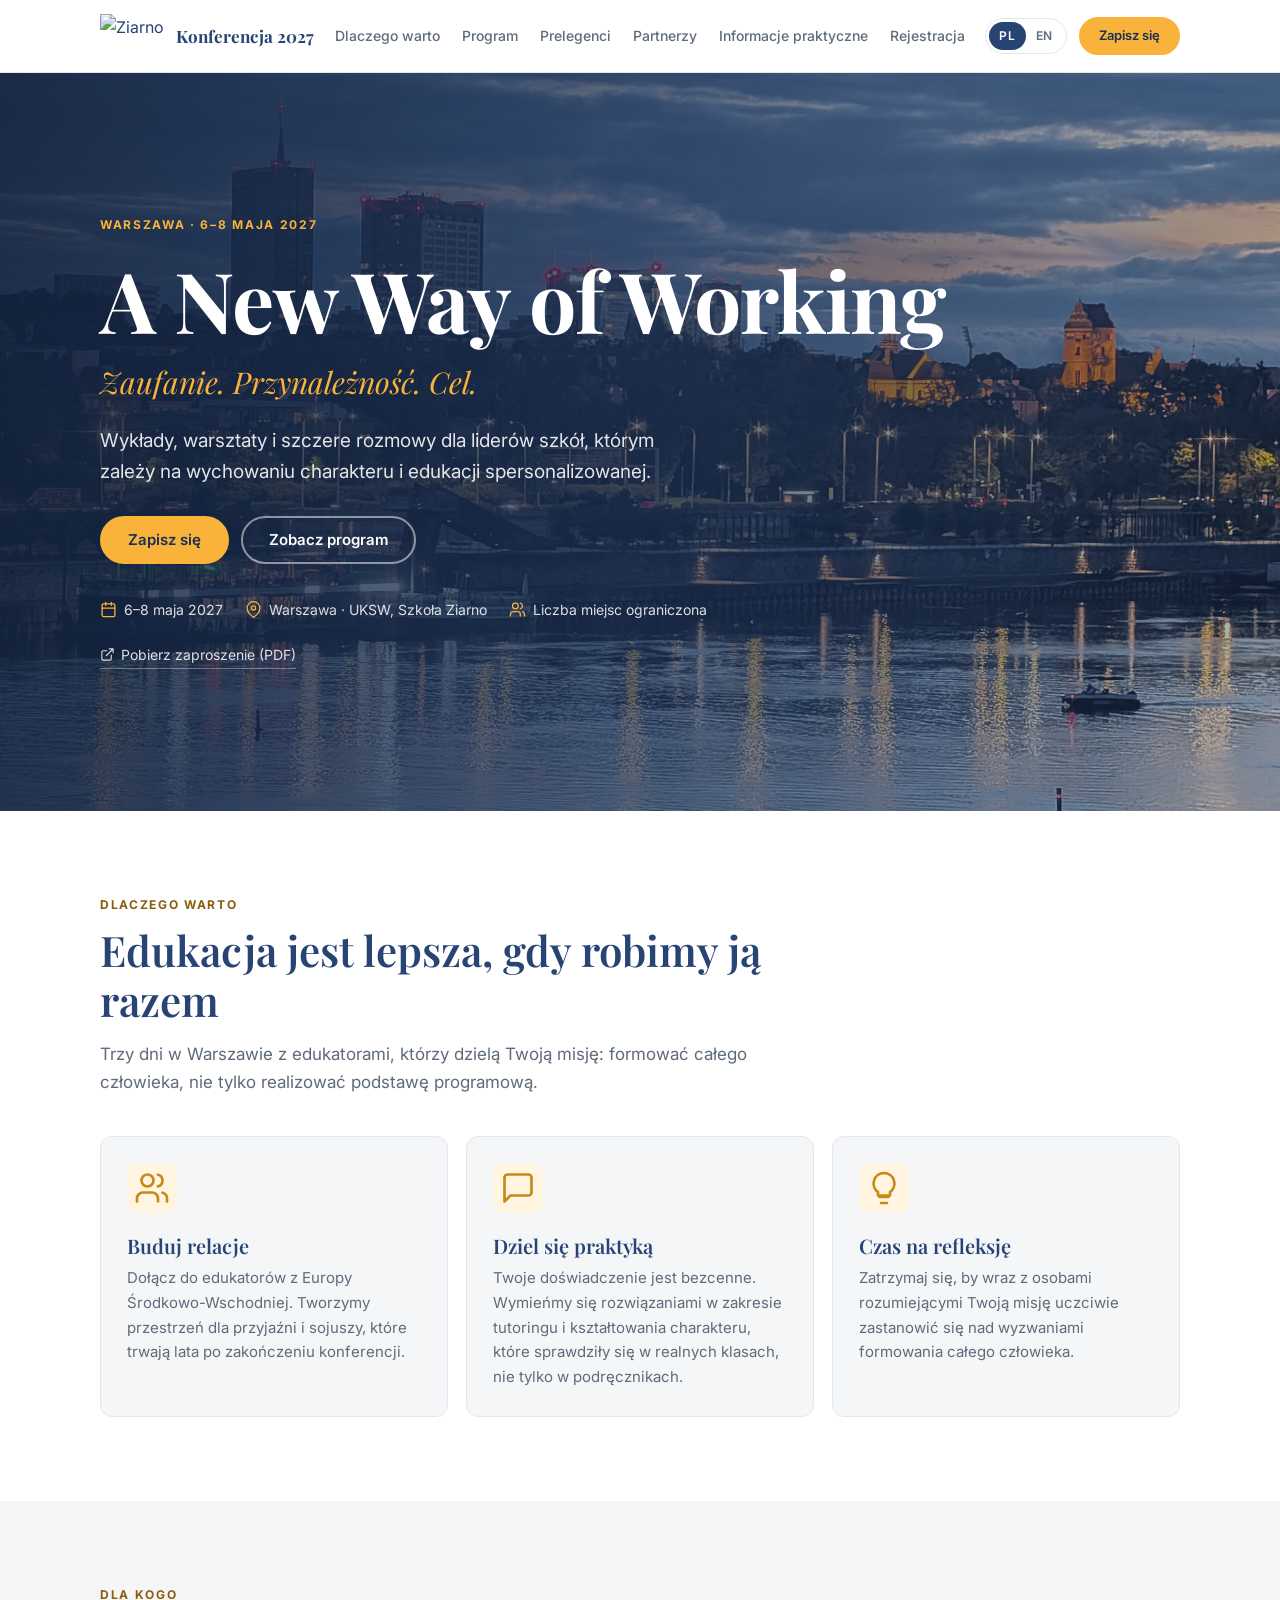
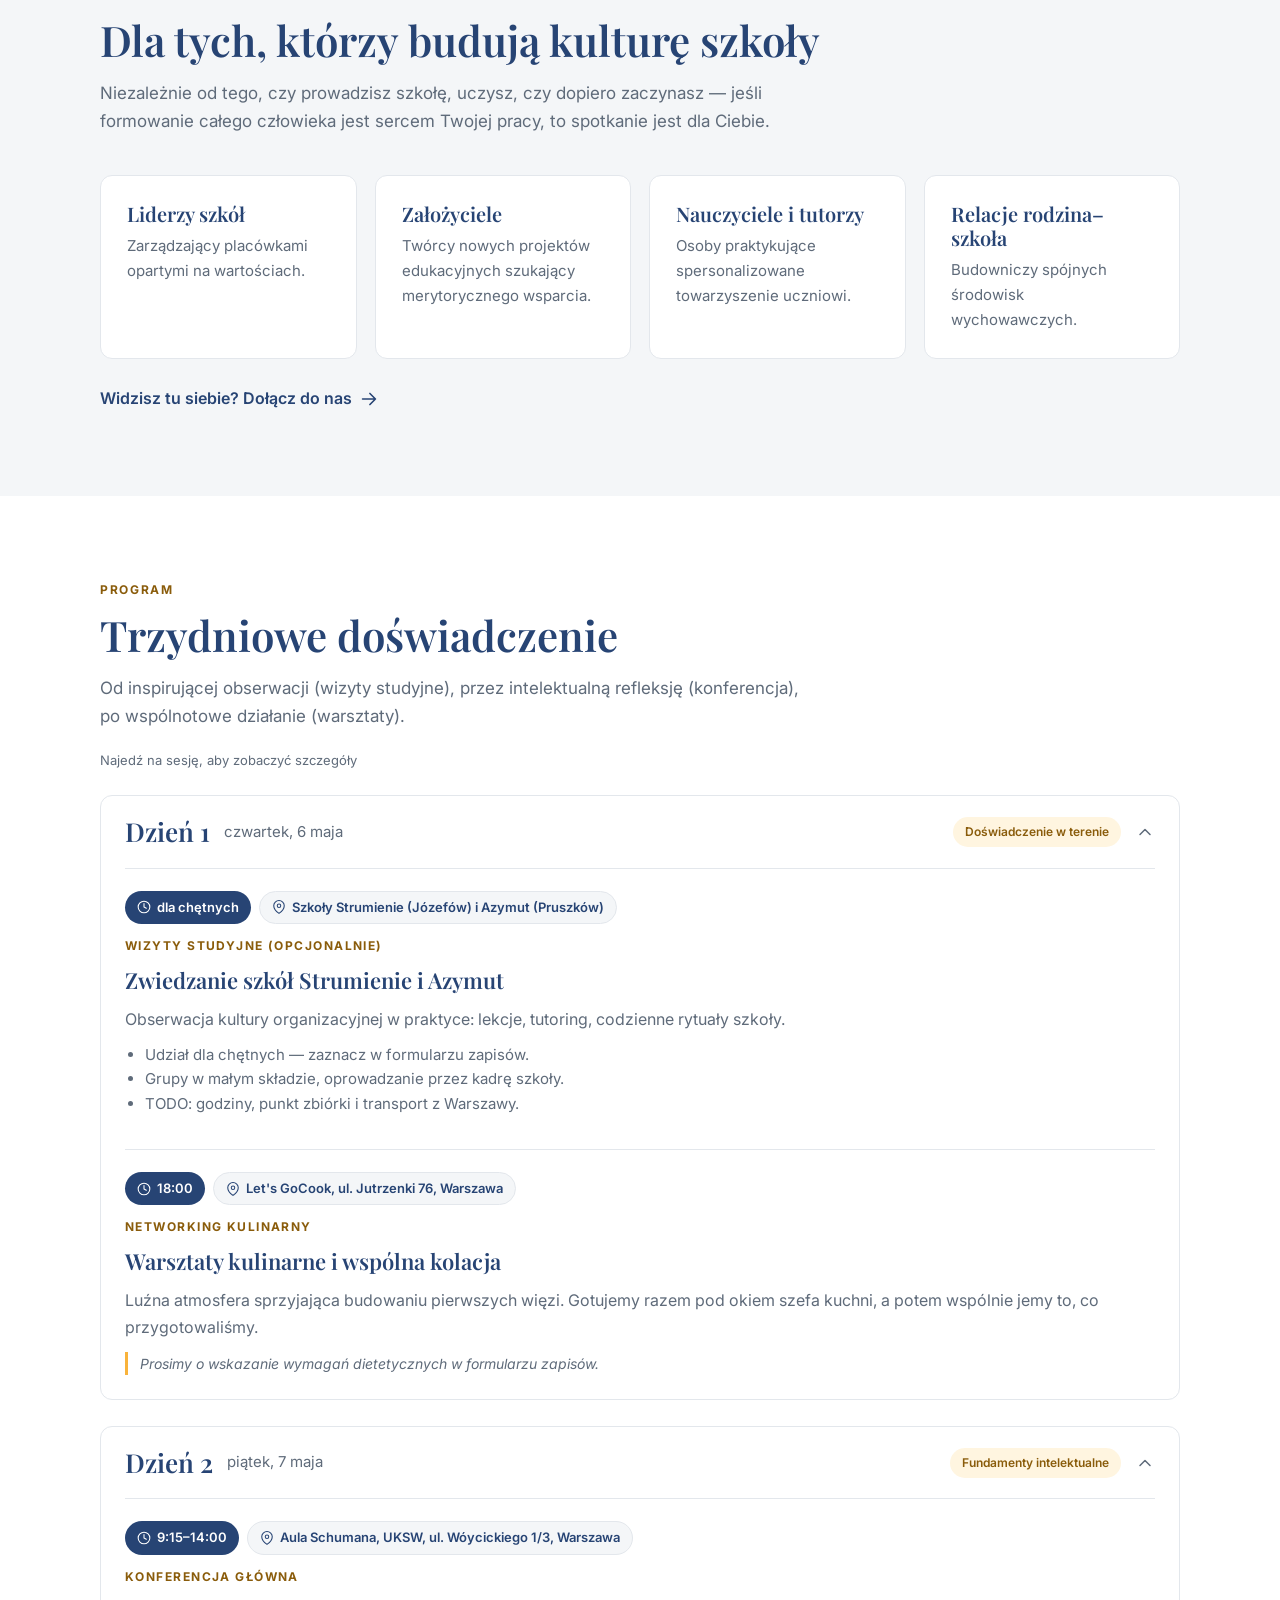
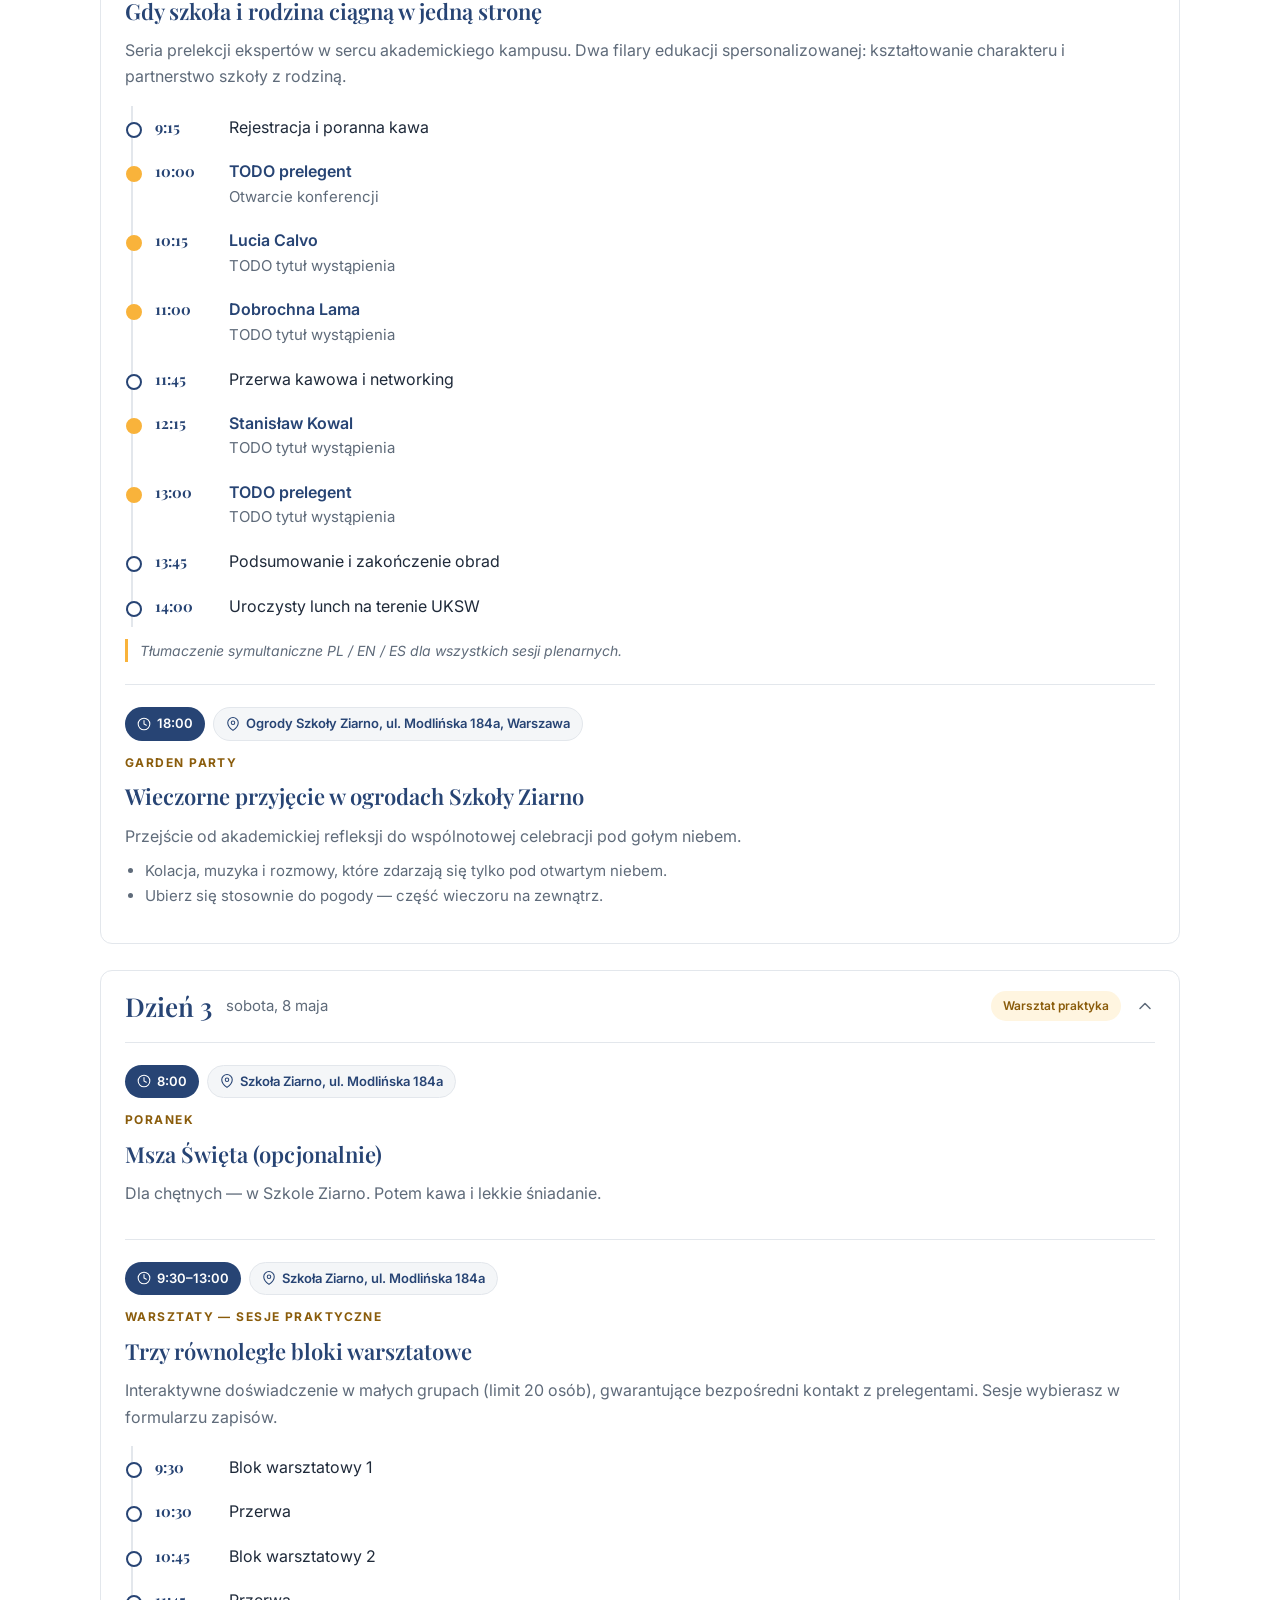
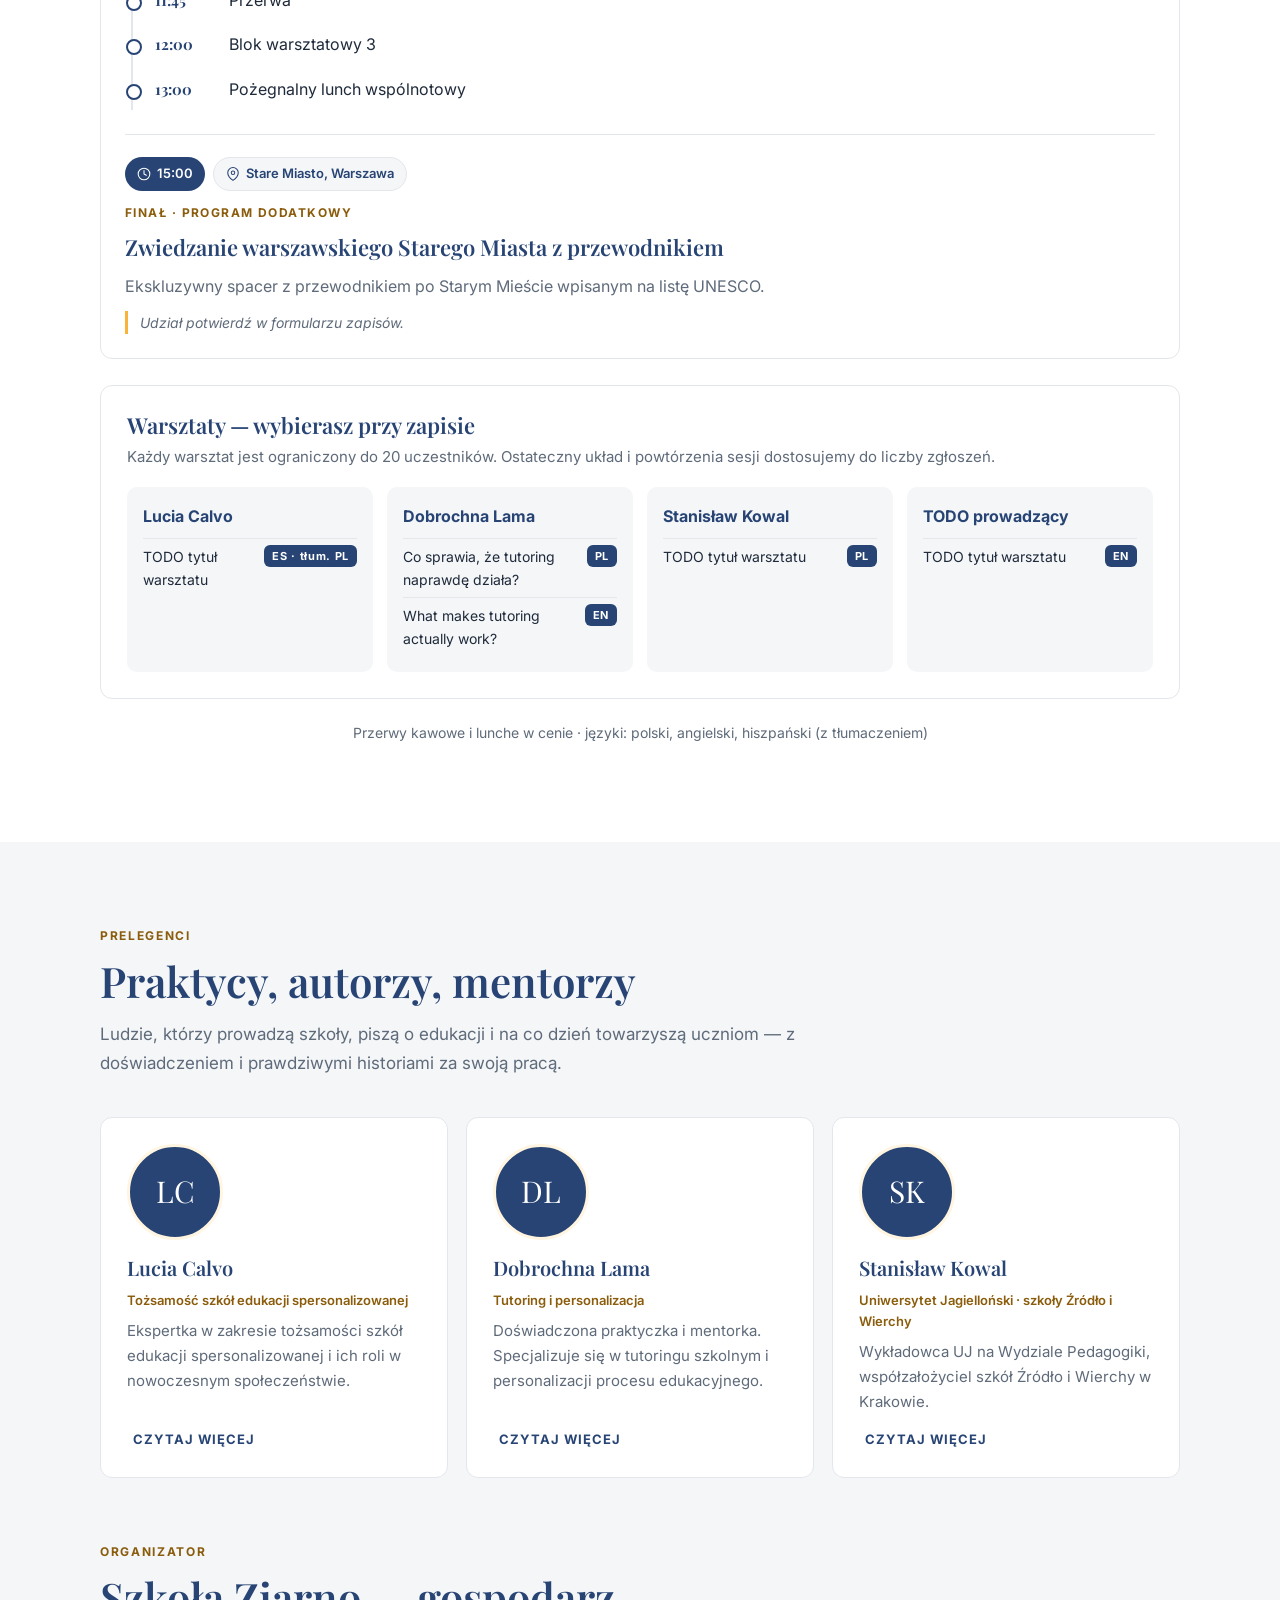
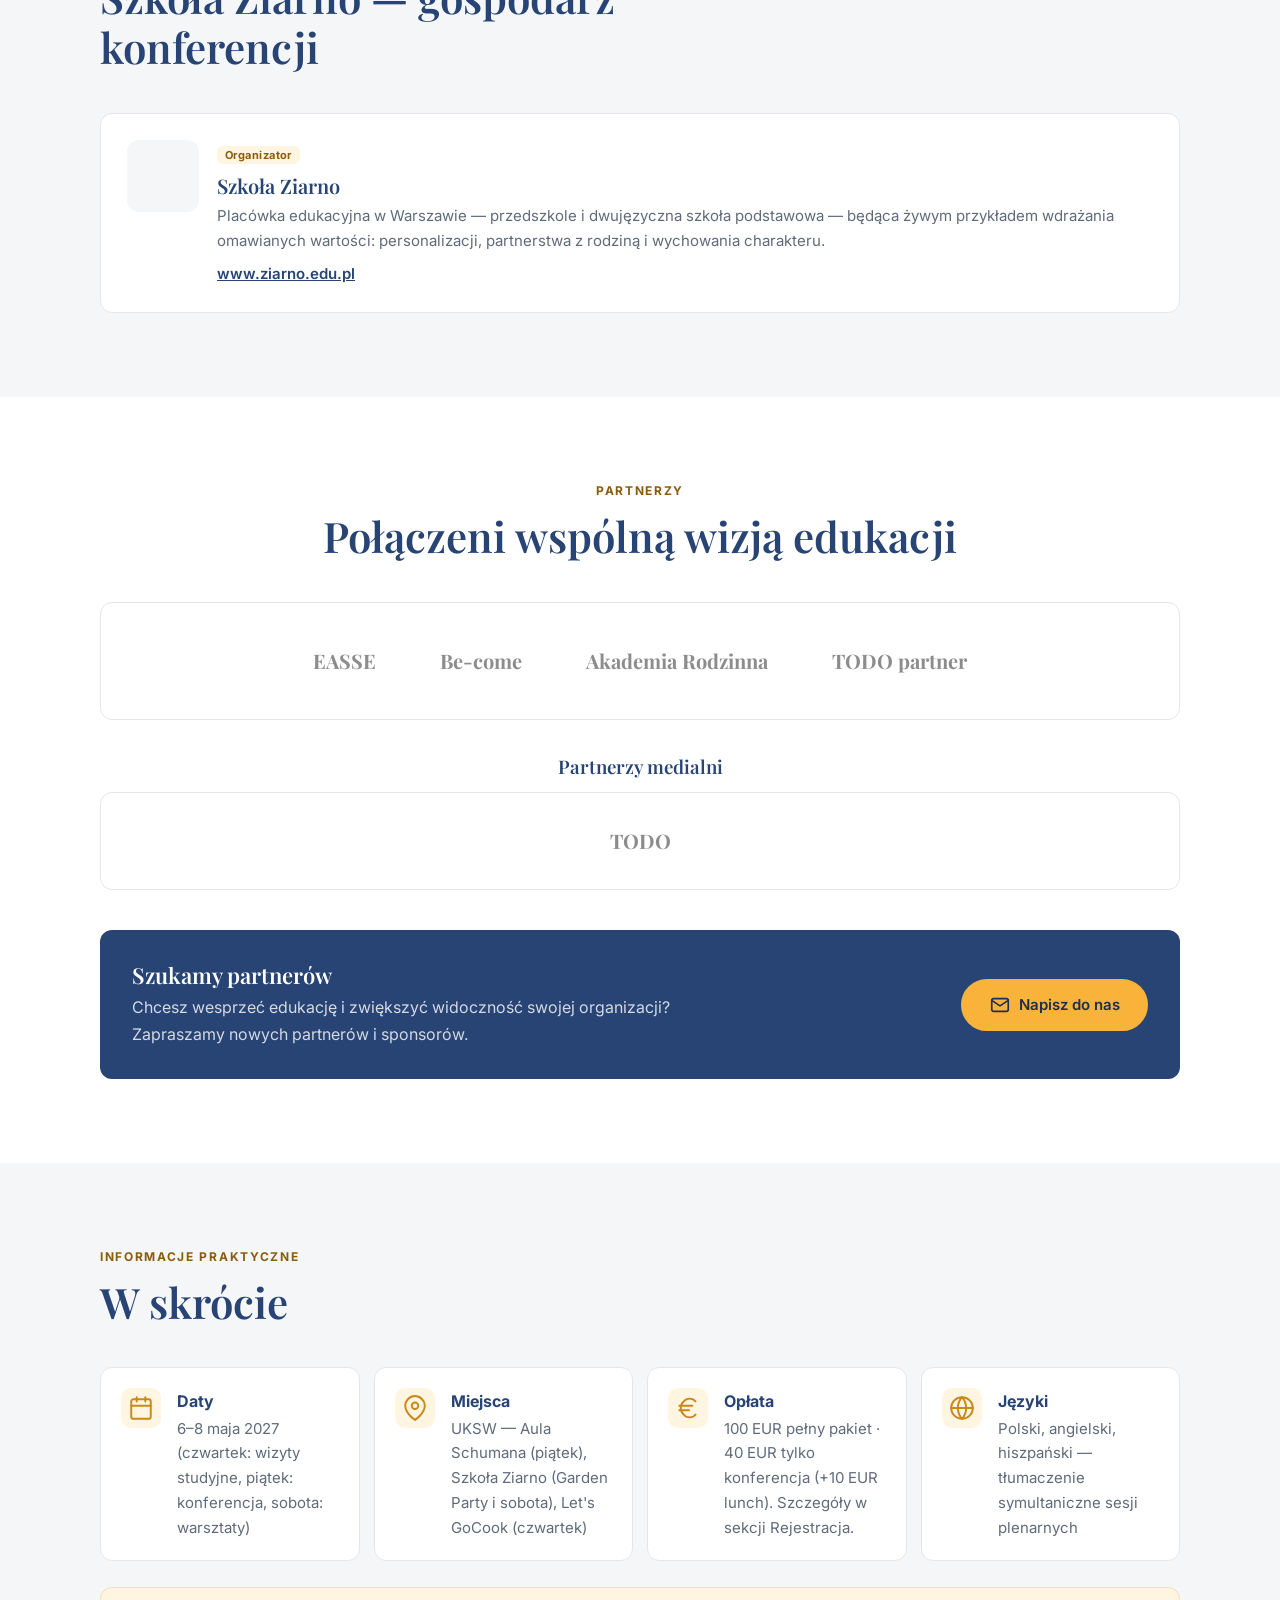
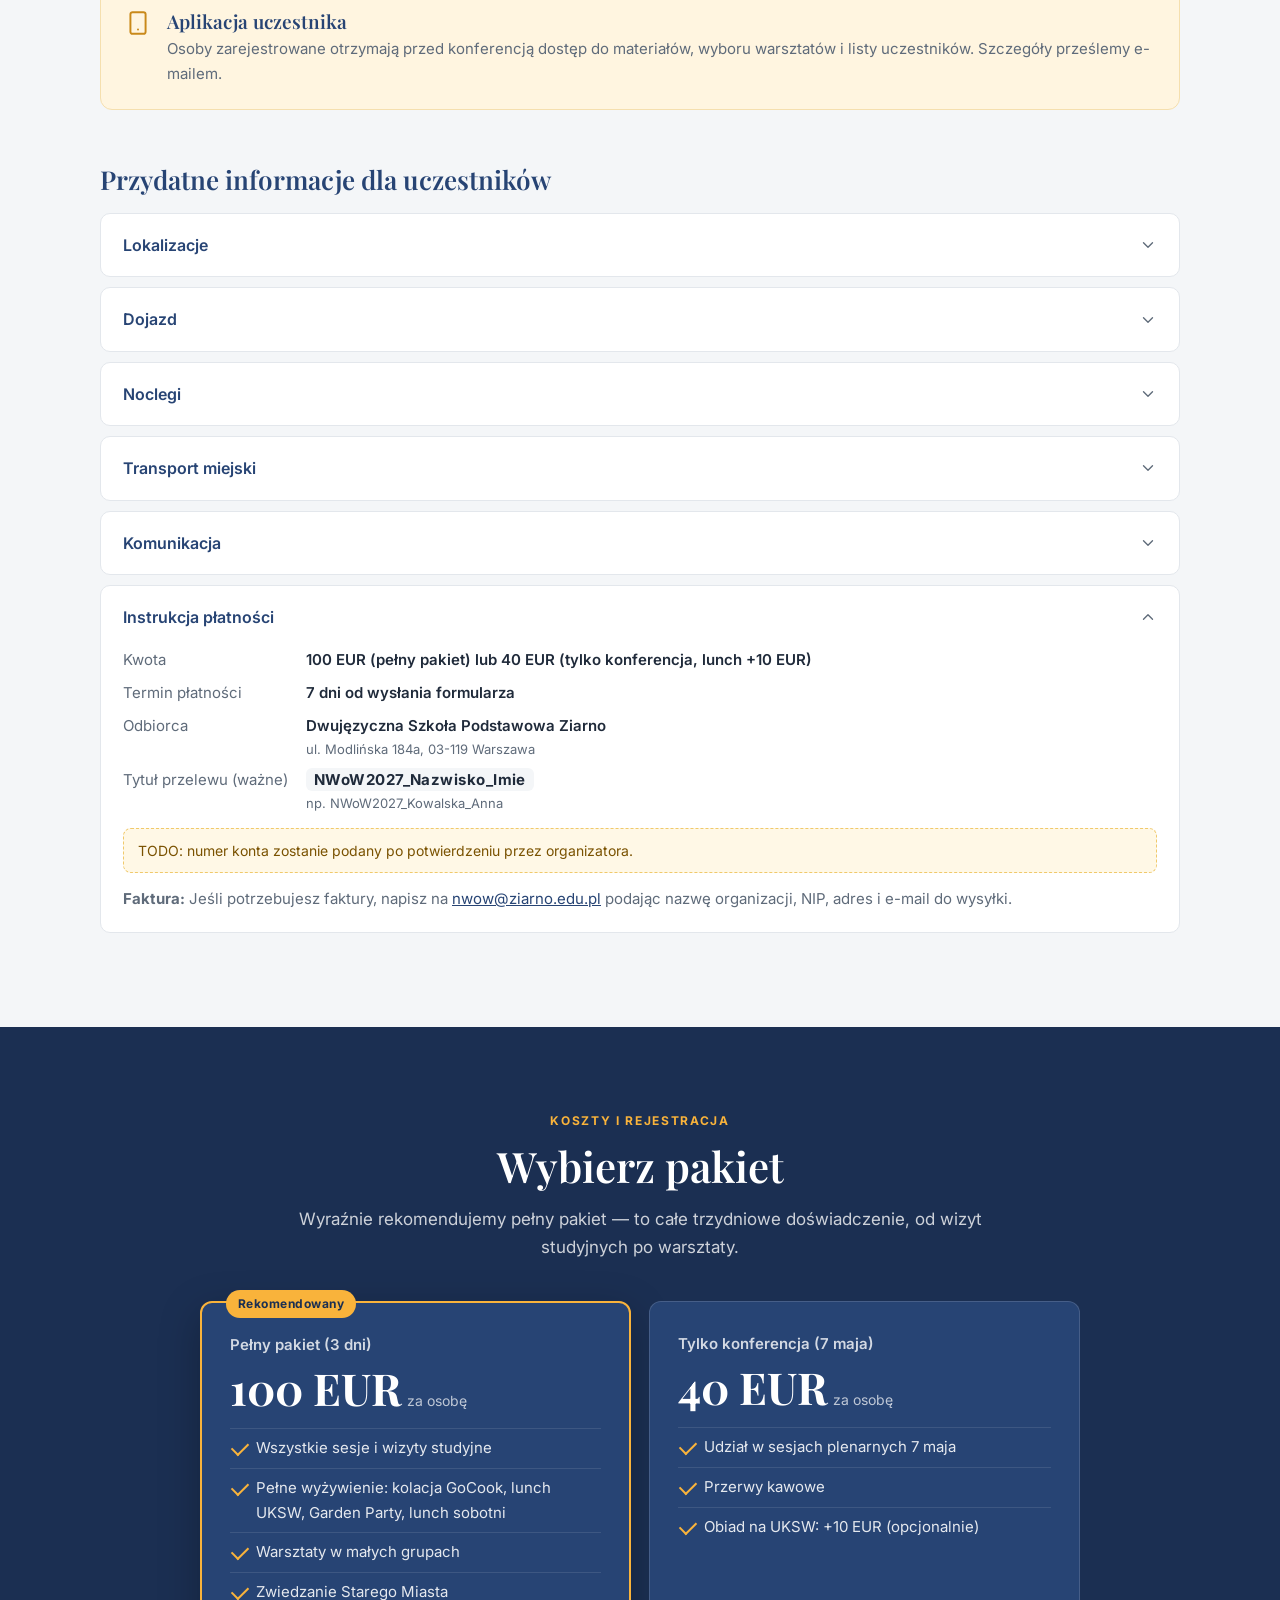
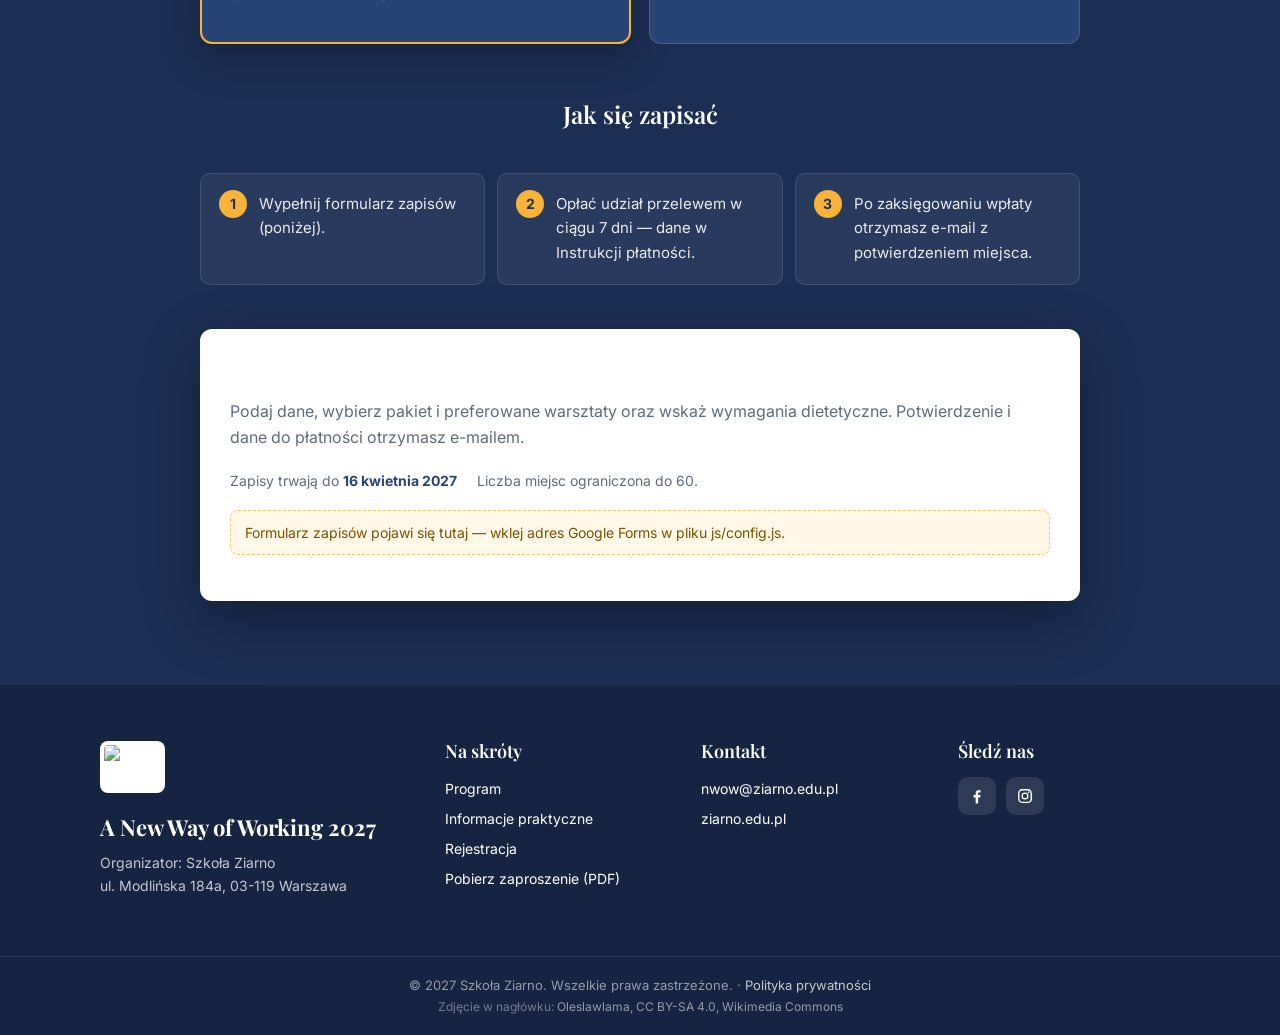
==== index.html @ ed87543a "Strona konferencji A New Way of Working 2027 Statyczna strona one-page PL/EN dla Szkoły Ziarno: hero" ====
<!DOCTYPE html>
<html lang="pl">
<head>
<meta charset="utf-8">
<meta name="viewport" content="width=device-width, initial-scale=1">
<title>A New Way of Working 2027 — konferencja, Warszawa 6–8 maja</title>
<meta name="description" content="Trzy dni dla liderów edukacji: wizyty studyjne, konferencja w Auli Schumana UKSW i warsztaty w Szkole Ziarno. Zaufanie. Przynależność. Cel.">
<meta property="og:title" content="A New Way of Working 2027 — Warszawa, 6–8 maja">
<meta property="og:description" content="Zaufanie. Przynależność. Cel. Konferencja dla liderów edukacji spersonalizowanej.">
<meta property="og:type" content="website">
<meta property="og:url" content="https://conference.ziarno.edu.pl/">
<meta property="og:image" content="https://conference.ziarno.edu.pl/images/og.jpg"><!-- TODO: images/og.jpg 1200×630 -->
<link rel="icon" href="https://www.ziarno.edu.pl/wp-content/uploads/2023/04/logo-ziarno.png">
<link rel="preconnect" href="https://fonts.googleapis.com">
<link rel="preconnect" href="https://fonts.gstatic.com" crossorigin>
<link href="https://fonts.googleapis.com/css2?family=Playfair+Display:ital,wght@0,600;0,700;1,500&family=Inter:wght@400;500;600;700&display=swap" rel="stylesheet">
<link rel="stylesheet" href="css/style.css">
<script src="js/config.js"></script>
<script src="content/pl.js"></script>
<script src="content/en.js"></script>
</head>
<body>

<header class="site-header">
  <div class="wrap">
    <a class="brand" href="#top" id="brand"></a>
    <nav class="nav-links" id="nav-links" aria-label="Sekcje"></nav>
    <div class="nav-right">
      <div class="lang" role="group" aria-label="Język / Language">
        <button type="button" data-lang="pl" aria-pressed="true">PL</button>
        <button type="button" data-lang="en" aria-pressed="false">EN</button>
      </div>
      <a class="btn btn-sm nav-cta" data-form-link href="#register"></a>
      <button class="burger" id="burger" type="button" aria-expanded="false" aria-controls="mobile-menu">
        <svg class="icon" viewBox="0 0 24 24"><path d="M4 7h16M4 12h16M4 17h16"/></svg>
      </button>
    </div>
  </div>
  <div class="mobile-menu" id="mobile-menu"></div>
</header>

<main id="top">
  <section class="hero" id="hero">
    <div class="hero-bg" id="hero-bg"></div>
    <div class="wrap" id="hero-content"></div>
  </section>

  <section class="section alt" id="why"><div class="wrap" id="why-content"></div></section>
  <section class="section" id="who"><div class="wrap" id="who-content"></div></section>
  <section class="section alt" id="program"><div class="wrap" id="program-content"></div></section>
  <section class="section" id="speakers"><div class="wrap" id="speakers-content"></div></section>
  <section class="section alt" id="partners"><div class="wrap" id="partners-content"></div></section>
  <section class="section" id="practical-info"><div class="wrap" id="practical-content"></div></section>
  <section class="section dark" id="register"><div class="wrap" id="register-content"></div></section>
</main>

<footer class="site-footer" id="footer"></footer>

<div class="mobile-cta"><a class="btn" data-form-link href="#register"></a></div>

<script src="https://cdnjs.cloudflare.com/ajax/libs/qrcodejs/1.0.0/qrcode.min.js" defer></script>
<script src="js/render.js"></script>
<script src="js/i18n.js"></script>
</body>
</html>
---- css/style.css ----
/* =====================================================================
   A New Way of Working 2027 — design system (granat + złoto, Ziarno)
   ===================================================================== */
:root{
  --navy:#274474;
  --navy-deep:#1b2f52;
  --navy-ink:#152541;
  --gold:#f9b33b;
  --gold-dark:#c9891a;
  --gold-text:#8a5c0b;
  --gold-soft:#fff5e0;
  --text:#1f2a3a;
  --muted:#5f6b7a;
  --line:#e3e7ec;
  --bg:#f4f6f8;
  --white:#fff;
  --serif:"Playfair Display",Georgia,"Times New Roman",serif;
  --sans:"Inter",system-ui,-apple-system,"Segoe UI",Arial,sans-serif;
  --radius:12px;
  --maxw:1120px;
  --nav-h:72px;
}
*{box-sizing:border-box}
html{scroll-behavior:smooth;scroll-padding-top:calc(var(--nav-h) + 12px);-webkit-text-size-adjust:100%}
body{margin:0;background:var(--bg);color:var(--text);font-family:var(--sans);font-size:16px;line-height:1.65}
img{max-width:100%;height:auto;display:block}
a{color:var(--navy)}
a:hover{color:var(--navy-deep)}
h1,h2,h3{font-family:var(--serif);color:var(--navy);margin:0;line-height:1.2;font-weight:600}
p{margin:0 0 1em}
.wrap{max-width:var(--maxw);margin:0 auto;padding:0 20px}
.sr-only{position:absolute;width:1px;height:1px;overflow:hidden;clip:rect(0 0 0 0)}
.icon{width:22px;height:22px;stroke:currentColor;fill:none;stroke-width:1.8;stroke-linecap:round;stroke-linejoin:round;flex:none}
[hidden]{display:none!important}

/* ---------- Buttons ---------- */
.btn{display:inline-flex;align-items:center;gap:8px;background:var(--gold);color:var(--navy-deep);text-decoration:none;font-weight:600;padding:13px 26px;border-radius:999px;font-size:15px;border:2px solid var(--gold);cursor:pointer;transition:.15s;line-height:1.2}
.btn:hover{background:var(--navy);border-color:var(--navy);color:#fff;transform:translateY(-1px)}
.btn-outline{background:transparent;color:var(--navy);border-color:var(--navy)}
.btn-outline:hover{background:var(--navy);color:#fff}
.btn-ghost{background:transparent;color:#fff;border-color:rgba(255,255,255,.5)}
.btn-ghost:hover{background:#fff;border-color:#fff;color:var(--navy)}
.btn-sm{padding:9px 18px;font-size:13px}
.btn.is-disabled{background:#c7ccd4;border-color:#c7ccd4;color:#fff;pointer-events:none}

/* ---------- Header ---------- */
.site-header{position:sticky;top:0;z-index:40;background:rgba(255,255,255,.96);backdrop-filter:blur(8px);border-bottom:1px solid var(--line)}
.site-header .wrap{display:flex;align-items:center;justify-content:space-between;height:var(--nav-h);gap:16px}
.brand{display:flex;align-items:center;gap:12px;text-decoration:none;color:var(--navy);min-width:0}
.brand img{height:44px;width:auto}
.brand .brand-text{font-family:var(--serif);font-weight:700;font-size:17px;white-space:nowrap;color:var(--navy)}
@media(max-width:480px){.brand .brand-text{display:none}}
.nav-links{display:none;align-items:center;gap:22px}
.nav-links a{font-size:14px;font-weight:500;color:var(--muted);text-decoration:none;white-space:nowrap}
.nav-links a:hover{color:var(--navy)}
.nav-right{display:flex;align-items:center;gap:12px}
.lang{display:inline-flex;border:1px solid var(--line);border-radius:999px;padding:3px;background:#fff}
.lang button{border:0;background:transparent;font:inherit;font-size:12px;font-weight:600;letter-spacing:.06em;color:var(--muted);padding:4px 10px;border-radius:999px;cursor:pointer}
.lang button[aria-pressed="true"]{background:var(--navy);color:#fff}
.nav-cta{display:none}
.burger{width:42px;height:42px;border:1px solid var(--line);background:#fff;border-radius:10px;display:grid;place-items:center;cursor:pointer;color:var(--navy)}
.mobile-menu{display:none;background:#fff;border-bottom:1px solid var(--line);padding:12px 20px 18px}
.mobile-menu.open{display:block}
.mobile-menu a{display:block;padding:10px 0;font-weight:500;text-decoration:none;color:var(--text);border-bottom:1px solid var(--line)}
.mobile-menu .btn{margin-top:14px;justify-content:center;width:100%}
.btn-sm{white-space:nowrap}
@media(min-width:1180px){
  .nav-links{display:flex}
  .nav-cta{display:inline-flex}
  .burger,.mobile-menu{display:none!important}
}

/* ---------- Hero ---------- */
.hero{position:relative;color:#fff;min-height:clamp(520px,82vh,760px);display:flex;align-items:center;isolation:isolate;overflow:hidden}
.hero-bg{position:absolute;inset:0;z-index:-2;background-size:cover;background-position:center}
.hero::before{content:"";position:absolute;inset:0;z-index:-1;background:linear-gradient(100deg,rgba(21,37,65,.9) 0%,rgba(30,52,90,.72) 50%,rgba(39,68,116,.35) 100%)}
.hero .wrap{padding-top:72px;padding-bottom:72px;width:100%}
.hero .eyebrow{color:var(--gold)}
.hero h1{color:#fff;font-size:clamp(40px,7vw,84px);font-weight:700;margin:14px 0 8px;letter-spacing:-.01em}
.hero .motto{font-family:var(--serif);font-style:italic;font-size:clamp(20px,2.6vw,30px);color:var(--gold);margin:0 0 18px}
.hero .lead{font-size:clamp(16px,1.6vw,19px);max-width:600px;color:rgba(255,255,255,.88);margin-bottom:28px}
.hero-actions{display:flex;flex-wrap:wrap;gap:12px;margin-bottom:34px}
.chips{display:flex;flex-wrap:wrap;gap:8px 22px;font-size:14px;color:rgba(255,255,255,.85)}
.chips span{display:inline-flex;align-items:center;gap:7px}
.chips .icon{width:17px;height:17px;color:var(--gold)}

/* ---------- Sections ---------- */
.section{padding:84px 0}
.section.alt{background:#fff}
.eyebrow{font-size:12px;letter-spacing:.14em;text-transform:uppercase;color:var(--gold-text);font-weight:700}
.section-head{max-width:720px;margin-bottom:40px}
.section-head h2{font-size:clamp(28px,3.6vw,42px);margin:10px 0 14px}
.section-head .lead{font-size:17px;color:var(--muted);margin:0}
.section-head.center{margin-left:auto;margin-right:auto;text-align:center}
.grid{display:grid;gap:18px}
.grid-3{grid-template-columns:repeat(auto-fit,minmax(240px,1fr))}
.grid-4{grid-template-columns:repeat(auto-fit,minmax(220px,1fr))}
.card{background:#fff;border:1px solid var(--line);border-radius:var(--radius);padding:26px}
.card .icon{width:36px;height:36px;color:var(--gold-dark);margin-bottom:14px;background:var(--gold-soft);padding:7px;border-radius:10px;box-sizing:content-box}
.card h3{font-size:20px;margin-bottom:8px}
.card p{color:var(--muted);margin:0;font-size:15px}
.section .alt .card,.section.alt .card{background:var(--bg)}
.center{text-align:center}
.link-arrow{display:inline-flex;align-items:center;gap:6px;font-weight:600;text-decoration:none;margin-top:26px}
.link-arrow:hover{gap:10px}

/* ---------- Program ---------- */
.program-hint{font-size:13px;color:var(--muted);display:none;margin:-20px 0 24px}
@media(min-width:900px){.program-hint{display:block}}
.day{margin-bottom:26px;background:#fff;border:1px solid var(--line);border-radius:var(--radius)}
.day > summary{list-style:none;cursor:pointer;display:flex;align-items:center;gap:14px;flex-wrap:wrap;padding:20px 24px}
.day > summary::-webkit-details-marker{display:none}
.day > summary h3{font-size:26px}
.day > summary .date{color:var(--muted);font-size:15px}
.day > summary .theme{margin-left:auto;background:var(--gold-soft);color:var(--gold-text);font-size:12px;font-weight:600;padding:5px 12px;border-radius:999px}
.day > summary .chev{width:20px;height:20px;color:var(--muted);transition:.2s;order:10}
.day[open] > summary .chev{transform:rotate(180deg)}
.day-body{padding:0 24px 24px;display:grid;gap:22px}
.block{border-top:1px solid var(--line);padding-top:22px}
.block-meta{display:flex;flex-wrap:wrap;gap:8px;margin-bottom:12px}
.pill{display:inline-flex;align-items:center;gap:6px;font-size:13px;font-weight:600;padding:5px 12px;border-radius:999px;background:var(--navy);color:#fff;text-decoration:none}
.pill.venue{background:var(--bg);color:var(--navy);border:1px solid var(--line)}
.pill .icon{width:14px;height:14px}
.block .kicker{font-size:12px;letter-spacing:.12em;text-transform:uppercase;color:var(--gold-text);font-weight:700;margin-bottom:6px}
.block h4{font-family:var(--serif);font-size:22px;color:var(--navy);margin:0 0 8px;font-weight:600}
.block > p{color:var(--muted);margin-bottom:10px}
.block ul.bullets{margin:0 0 10px;padding-left:20px;color:var(--muted);font-size:15px}
.block .note{font-size:14px;color:var(--muted);font-style:italic;border-left:3px solid var(--gold);padding-left:12px;margin:12px 0 0}
.timeline{margin:16px 0 0;padding:0;list-style:none;border-left:2px solid var(--line);margin-left:6px}
.tl-item{position:relative;padding:8px 12px 8px 22px;margin:2px 0;border-radius:8px;transition:background .15s}
.tl-item::before{content:"";position:absolute;left:-7px;top:16px;width:12px;height:12px;border-radius:50%;background:#fff;border:2px solid var(--navy)}
.tl-item.talk::before{background:var(--gold);border-color:var(--gold)}
.tl-head{display:grid;grid-template-columns:64px 1fr;gap:10px;align-items:baseline;cursor:default}
.tl-time{font-family:var(--serif);font-weight:700;color:var(--navy);font-size:15px}
.tl-who{font-weight:600;color:var(--navy)}
.tl-title{color:var(--text)}
.tl-item.talk .tl-title{display:block;color:var(--muted);font-size:15px}
.tl-more{grid-column:2;font-size:14px;color:var(--muted);margin:4px 0 0;display:none}
.tl-item.has-more .tl-head{cursor:pointer}
.tl-item.has-more:hover,.tl-item.open{background:var(--gold-soft)}
.tl-item.open .tl-more{display:block}
@media(hover:hover) and (min-width:900px){.tl-item.has-more:hover .tl-more{display:block}}
.workshops{margin-top:10px;background:#fff;border:1px solid var(--line);border-radius:var(--radius);padding:26px}
.workshops h3{font-size:22px;margin-bottom:6px}
.workshops > p{color:var(--muted);font-size:15px}
.ws-grid{display:grid;gap:14px;grid-template-columns:repeat(auto-fit,minmax(240px,1fr));margin-top:18px}
.ws{background:var(--bg);border-radius:10px;padding:16px}
.ws .ws-speaker{font-weight:700;color:var(--navy);margin-bottom:8px}
.ws-session{display:flex;justify-content:space-between;gap:10px;align-items:flex-start;font-size:14px;padding:6px 0;border-top:1px solid var(--line)}
.ws-session:first-of-type{border-top:0}
.tag{font-size:11px;font-weight:700;letter-spacing:.06em;background:var(--navy);color:#fff;padding:2px 8px;border-radius:6px;white-space:nowrap}
.footnote{text-align:center;color:var(--muted);font-size:14px;margin-top:22px}

/* ---------- Speakers ---------- */
.speaker{display:flex;flex-direction:column}
.avatar{width:96px;height:96px;border-radius:50%;object-fit:cover;background:var(--navy);color:#fff;display:grid;place-items:center;font-family:var(--serif);font-size:30px;margin-bottom:16px;border:3px solid var(--gold-soft)}
.speaker .role{font-size:13px;color:var(--gold-text);font-weight:600;margin:2px 0 8px}
.speaker .bio{display:none;margin-top:10px;color:var(--muted);font-size:15px}
.speaker.open .bio{display:block}
.speaker .more{margin-top:auto;padding-top:14px;background:none;border:0;color:var(--navy);font:inherit;font-size:13px;font-weight:700;letter-spacing:.08em;text-transform:uppercase;cursor:pointer;text-align:left}
.speaker .more:hover{color:var(--gold-dark)}
.org-grid{display:grid;gap:18px;grid-template-columns:repeat(auto-fit,minmax(300px,1fr));margin-top:48px}
.org{display:flex;gap:18px;align-items:flex-start}
.org .org-logo{flex:none;width:72px;height:72px;border-radius:12px;background:var(--bg);display:grid;place-items:center;font-family:var(--serif);font-weight:700;color:var(--navy);font-size:15px;overflow:hidden}
.org .org-logo img{max-width:64px;max-height:64px}
.org .tag{background:var(--gold-soft);color:var(--gold-text);letter-spacing:.04em;font-size:11px}
.org h3{font-size:20px;margin:8px 0 6px}
.org a{font-weight:600}

/* ---------- Partners ---------- */
.partners{background:#fff;border:1px solid var(--line);border-radius:var(--radius);padding:30px;display:flex;flex-wrap:wrap;justify-content:center;align-items:center;gap:22px 44px}
.partners a{display:flex;align-items:center;justify-content:center;min-height:56px;text-decoration:none;filter:grayscale(1);opacity:.6;transition:.2s}
.partners a:hover{filter:grayscale(0) sepia(1) saturate(4) hue-rotate(5deg);opacity:1}
.partners img{max-height:56px;max-width:170px;width:auto}
.partners .ph{font-family:var(--serif);font-weight:700;font-size:20px;color:var(--navy);padding:6px 10px}
.partners.media{padding:20px}
.partners-sub{text-align:center;margin:36px 0 14px}
.callout{margin-top:40px;background:var(--navy);color:#fff;border-radius:var(--radius);padding:32px;display:flex;flex-wrap:wrap;gap:20px;align-items:center;justify-content:space-between}
.callout h3{color:#fff;font-size:22px;margin-bottom:6px}
.callout p{margin:0;color:rgba(255,255,255,.8);max-width:560px}

/* ---------- Practical ---------- */
.glance{display:grid;gap:14px;grid-template-columns:repeat(auto-fit,minmax(240px,1fr))}
.glance .card{display:flex;gap:16px;align-items:flex-start;padding:20px}
.glance .card .icon{margin:0;width:26px;height:26px}
.glance .label{font-weight:700;color:var(--navy);margin-bottom:2px}
.app-note{margin:26px 0 0;background:var(--gold-soft);border:1px solid #f5dfae;border-radius:var(--radius);padding:22px 24px;display:flex;gap:16px;align-items:flex-start}
.app-note .icon{color:var(--gold-dark);width:26px;height:26px}
.app-note h3{font-size:19px;margin-bottom:4px}
.app-note p{margin:0;color:var(--muted);font-size:15px}
.details-title{margin:54px 0 18px;font-size:26px}
.acc{background:#fff;border:1px solid var(--line);border-radius:10px;margin-bottom:10px}
.acc summary{list-style:none;cursor:pointer;padding:18px 22px;font-weight:600;display:flex;justify-content:space-between;align-items:center;gap:12px;color:var(--navy)}
.acc summary::-webkit-details-marker{display:none}
.acc summary .chev{width:18px;height:18px;color:var(--muted);transition:.2s}
.acc[open] summary .chev{transform:rotate(180deg)}
.acc .acc-body{padding:0 22px 20px;color:var(--muted);font-size:15px}
.acc .acc-body p:last-child{margin-bottom:0}

/* ---------- Payment table ---------- */
.pay{display:grid;grid-template-columns:auto 1fr;gap:8px 18px;font-size:15px;margin:0 0 14px}
.pay dt{color:var(--muted)}
.pay dd{margin:0;font-weight:600;color:var(--text);word-break:break-word}
.pay code{font-family:inherit;background:var(--bg);padding:2px 8px;border-radius:6px;font-weight:700;letter-spacing:.03em}
.pay .hint{display:block;font-weight:400;color:var(--muted);font-size:13px}
.qr{margin:16px 0 0;display:flex;gap:18px;align-items:center;flex-wrap:wrap}
.qr canvas,.qr img{border:6px solid #fff;outline:1px solid var(--line);border-radius:6px}
.qr p{margin:0;font-size:14px;color:var(--muted);max-width:280px}
.todo{background:#fff8e6;border:1px dashed #f0c96b;border-radius:8px;padding:10px 14px;font-size:14px;color:#7a5200}

/* ---------- Pricing + Register (navy section) ---------- */
.section.dark{background:var(--navy-deep);color:#fff}
.section.dark .eyebrow{color:var(--gold)}
.section.dark h2,.section.dark h3{color:#fff}
.section.dark .section-head .lead{color:rgba(255,255,255,.78)}
.packages{display:grid;gap:18px;grid-template-columns:repeat(auto-fit,minmax(280px,1fr));max-width:880px;margin:0 auto}
.pkg{position:relative;background:var(--navy);border:1px solid rgba(255,255,255,.14);border-radius:var(--radius);padding:30px 28px;display:flex;flex-direction:column}
.pkg.featured{border:2px solid var(--gold);box-shadow:0 12px 40px rgba(0,0,0,.25)}
.pkg .badge{position:absolute;top:-13px;left:24px;background:var(--gold);color:var(--navy-deep);font-size:12px;font-weight:700;padding:4px 12px;border-radius:999px;letter-spacing:.04em}
.pkg .name{font-size:15px;color:rgba(255,255,255,.8);font-weight:600}
.pkg .amount{font-family:var(--serif);font-size:44px;font-weight:700;margin:8px 0 0;line-height:1}
.pkg .amount small{font-family:var(--sans);font-size:14px;color:rgba(255,255,255,.7);font-weight:400;margin-left:6px}
.pkg .pln{font-size:14px;color:rgba(255,255,255,.7);margin:4px 0 0}
.pkg ul{margin:18px 0 0;padding:0;list-style:none;color:rgba(255,255,255,.88);font-size:15px}
.pkg li{padding:7px 0 7px 26px;position:relative;border-top:1px solid rgba(255,255,255,.1)}
.pkg li::before{content:"";position:absolute;left:2px;top:13px;width:14px;height:8px;border-left:2px solid var(--gold);border-bottom:2px solid var(--gold);transform:rotate(-45deg)}
.steps{counter-reset:s;list-style:none;padding:0;margin:44px auto 0;max-width:880px;display:grid;gap:12px;grid-template-columns:repeat(auto-fit,minmax(240px,1fr))}
.steps li{background:rgba(255,255,255,.06);border:1px solid rgba(255,255,255,.12);border-radius:10px;padding:18px 18px 18px 58px;position:relative;font-size:15px;color:rgba(255,255,255,.9)}
.steps li::before{counter-increment:s;content:counter(s);position:absolute;left:18px;top:16px;width:28px;height:28px;border-radius:50%;background:var(--gold);color:var(--navy-deep);font-weight:700;display:grid;place-items:center;font-size:14px}
.steps-title{text-align:center;font-size:24px;margin-top:56px}
.register-box{max-width:880px;margin:44px auto 0;background:#fff;color:var(--text);border-radius:var(--radius);padding:30px;box-shadow:0 20px 60px rgba(0,0,0,.3)}
.register-box h3{font-size:26px;margin-bottom:8px}
.register-box .lead{color:var(--muted);margin-bottom:18px}
.register-meta{display:flex;flex-wrap:wrap;gap:8px 20px;font-size:14px;color:var(--muted);margin-bottom:18px}
.register-meta strong{color:var(--navy)}
.form-embed{border:1px solid var(--line);border-radius:10px;overflow:hidden;background:var(--bg)}
.form-embed iframe{width:100%;height:1400px;border:0;display:block}
.form-actions{display:flex;flex-wrap:wrap;gap:10px;margin-top:16px}
.closed-box{max-width:720px;margin:0 auto;text-align:center}
.closed-box .badge{display:inline-block;background:rgba(255,255,255,.1);border:1px solid rgba(255,255,255,.3);color:#fff;font-size:12px;letter-spacing:.14em;text-transform:uppercase;padding:6px 14px;border-radius:999px;margin-bottom:22px}
.closed-box h3{font-size:clamp(30px,4vw,44px);margin-bottom:14px}
.closed-box p{color:rgba(255,255,255,.82);font-size:17px}
.closed-box a{color:var(--gold)}

/* ---------- Footer ---------- */
.site-footer{background:var(--navy-ink);color:rgba(255,255,255,.75);padding:56px 0 0;font-size:14px}
.site-footer .wrap{display:grid;gap:34px}
@media(min-width:800px){.site-footer .wrap{grid-template-columns:1.4fr 1fr 1fr 1fr}}
.site-footer h3{color:#fff;font-size:18px;margin-bottom:14px}
.site-footer .f-brand{display:flex;align-items:center;gap:14px;margin-bottom:16px}
.site-footer .f-brand img{height:52px;background:#fff;border-radius:8px;padding:4px}
.site-footer .f-title{font-family:var(--serif);font-size:22px;color:#fff;font-weight:700;margin-bottom:6px}
.site-footer a{color:#fff;text-decoration:none}
.site-footer a:hover{color:var(--gold)}
.site-footer ul{list-style:none;padding:0;margin:0}
.site-footer li{margin:7px 0}
.social-row{display:flex;gap:10px}
.social-row a{width:38px;height:38px;border-radius:10px;background:rgba(255,255,255,.1);display:grid;place-items:center}
.social-row a:hover{background:var(--gold);color:var(--navy)}
.social-row svg{width:18px;height:18px;fill:currentColor}
.bottom-bar{margin-top:44px;border-top:1px solid rgba(255,255,255,.1);padding:18px 20px;text-align:center;font-size:13px;color:rgba(255,255,255,.55)}
.bottom-bar a{color:rgba(255,255,255,.75)}

/* ---------- Mobile sticky CTA ---------- */
.mobile-cta{position:fixed;left:0;right:0;bottom:0;z-index:35;padding:10px 16px calc(10px + env(safe-area-inset-bottom));background:rgba(255,255,255,.96);border-top:1px solid var(--line);backdrop-filter:blur(6px);text-align:center}
.mobile-cta .btn{width:100%;max-width:440px;justify-content:center}
@media(min-width:1180px){.mobile-cta{display:none}}
@media(max-width:1179px){body{padding-bottom:72px}}

@media(max-width:640px){
  .section{padding:60px 0}
  .card{padding:22px}
  .day-body{padding:0 16px 18px}
  .day > summary{padding:16px}
  .tl-head{grid-template-columns:54px 1fr}
  .register-box{padding:20px}
  .callout{padding:24px}
}
@media print{.site-header,.mobile-cta,.form-embed{display:none}}
.bottom-bar .credit{font-size:12px;color:rgba(255,255,255,.4)}
.bottom-bar .credit a{color:rgba(255,255,255,.55)}
.hero-link{margin:22px 0 0;font-size:14px}
.hero-link a{color:rgba(255,255,255,.85);display:inline-flex;align-items:center;gap:6px;text-decoration:none;border-bottom:1px solid rgba(255,255,255,.35);padding-bottom:2px}
.hero-link a:hover{color:var(--gold);border-color:var(--gold)}
.hero-link .icon{width:15px;height:15px}
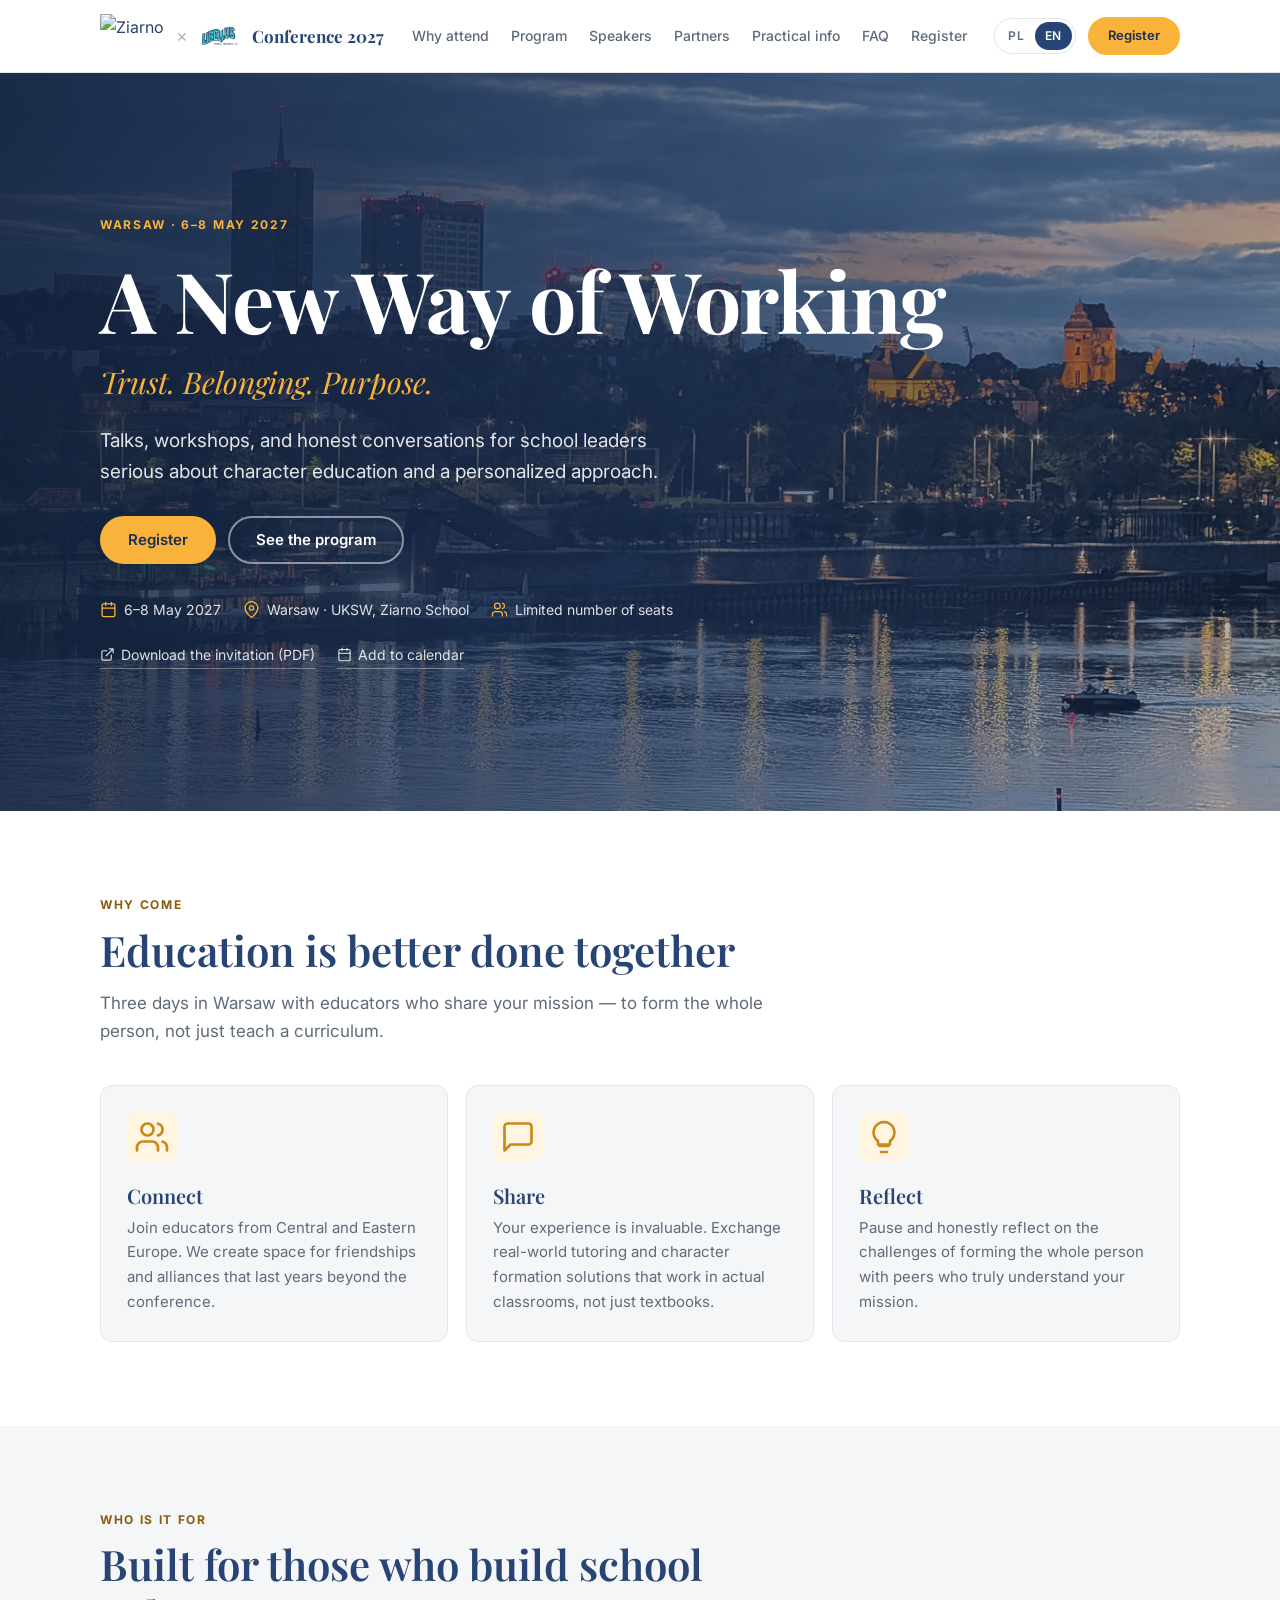
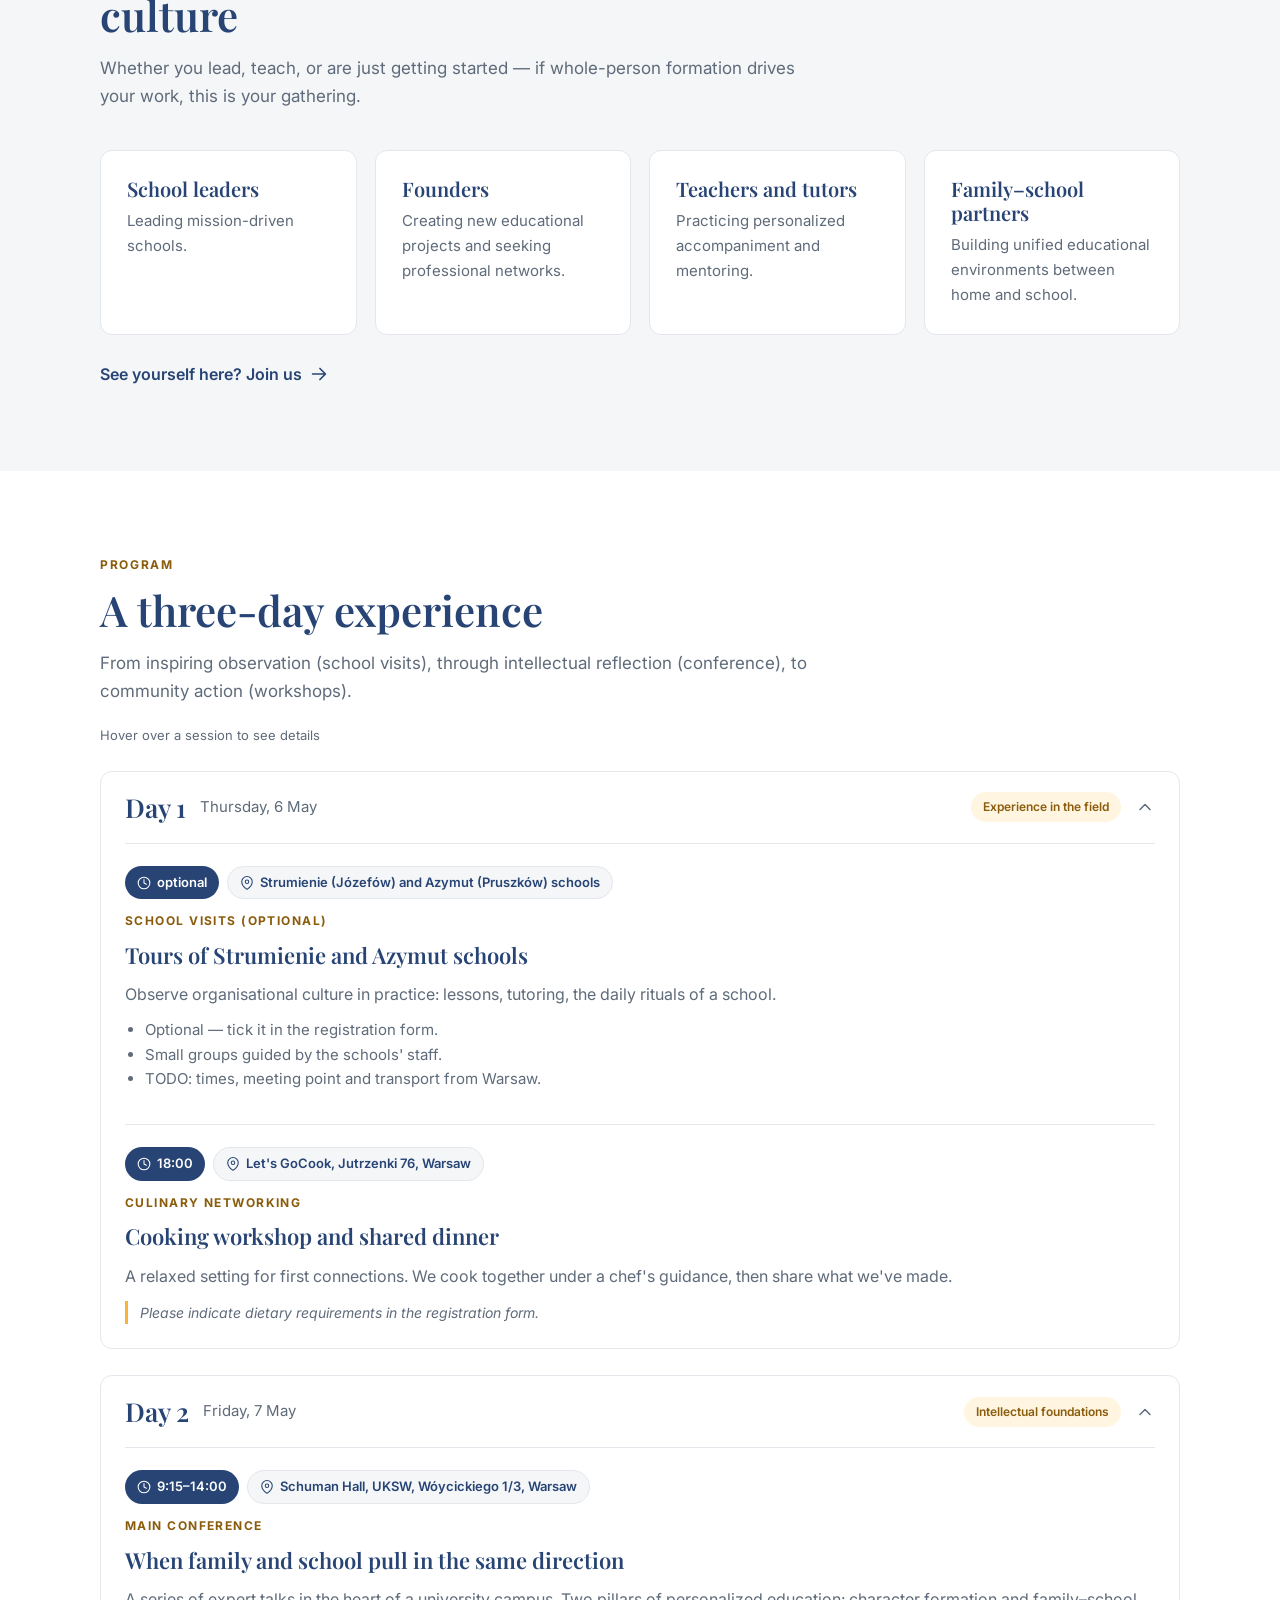
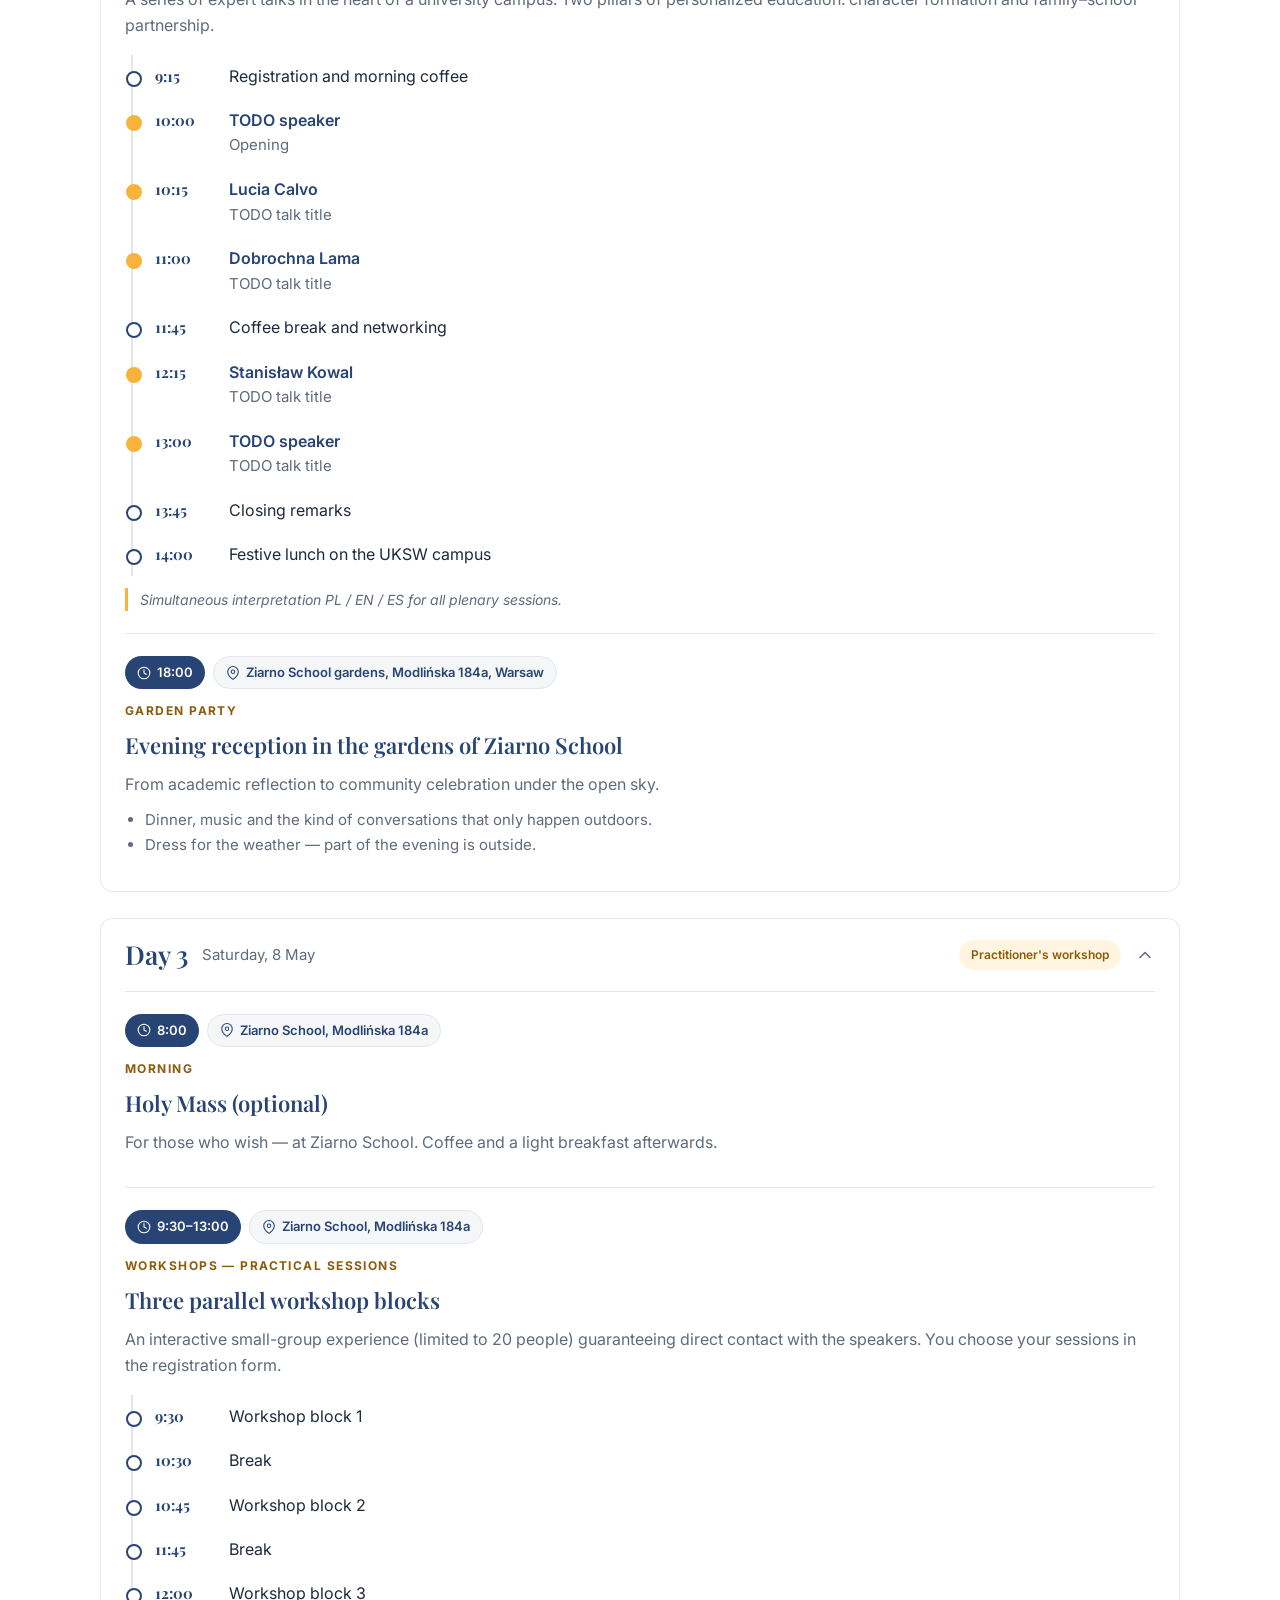
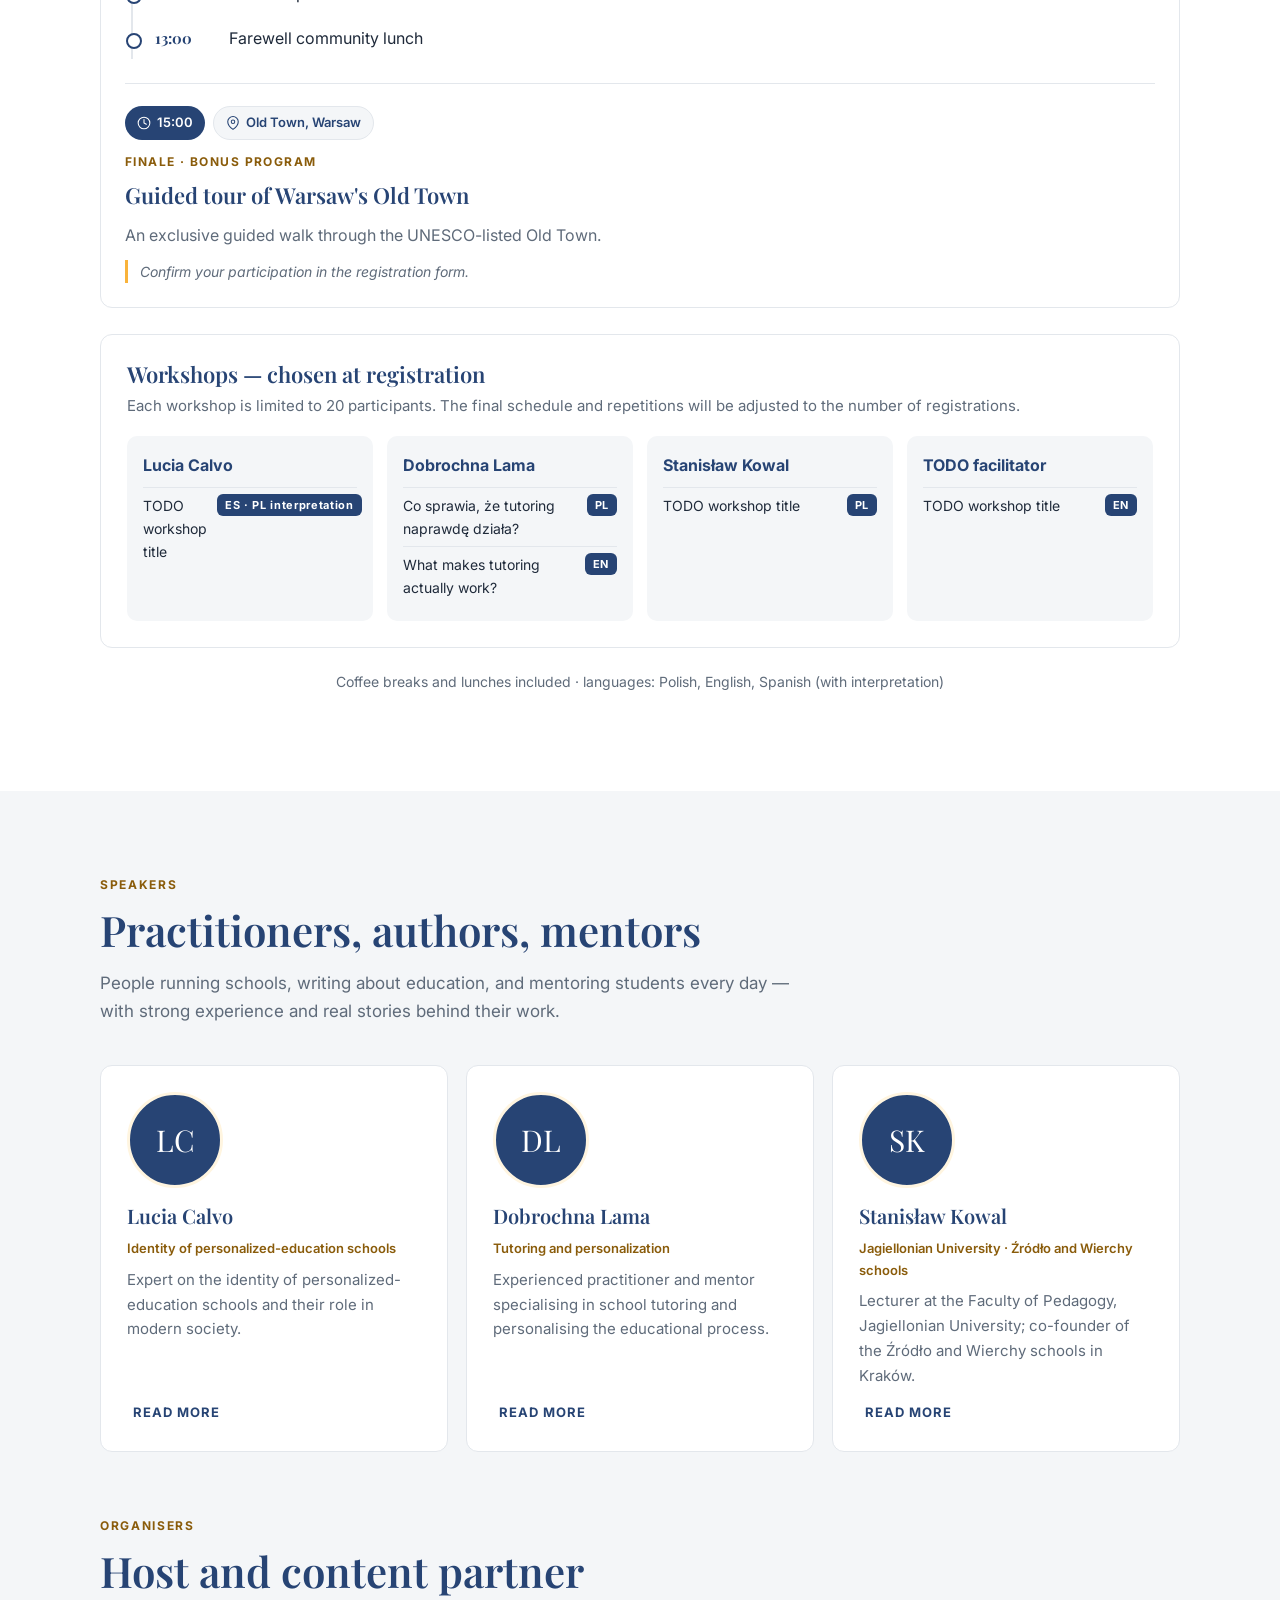
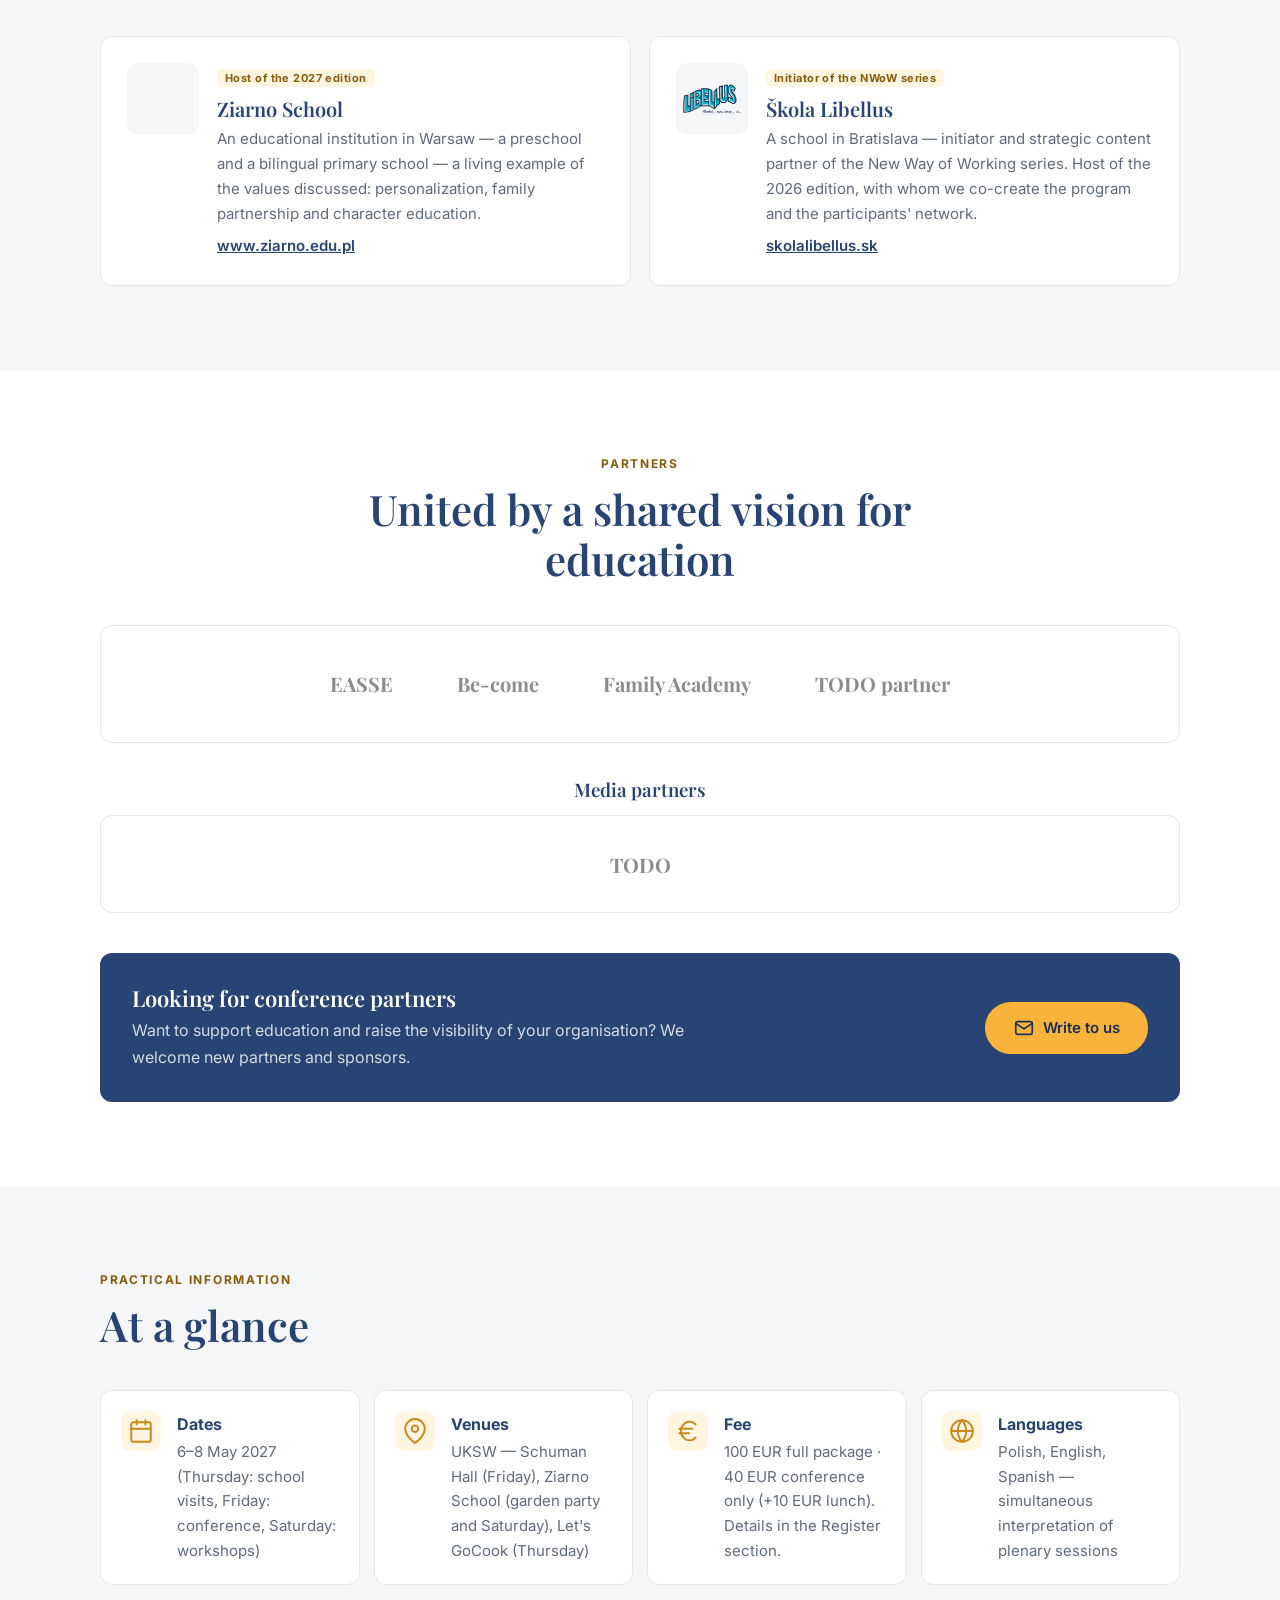
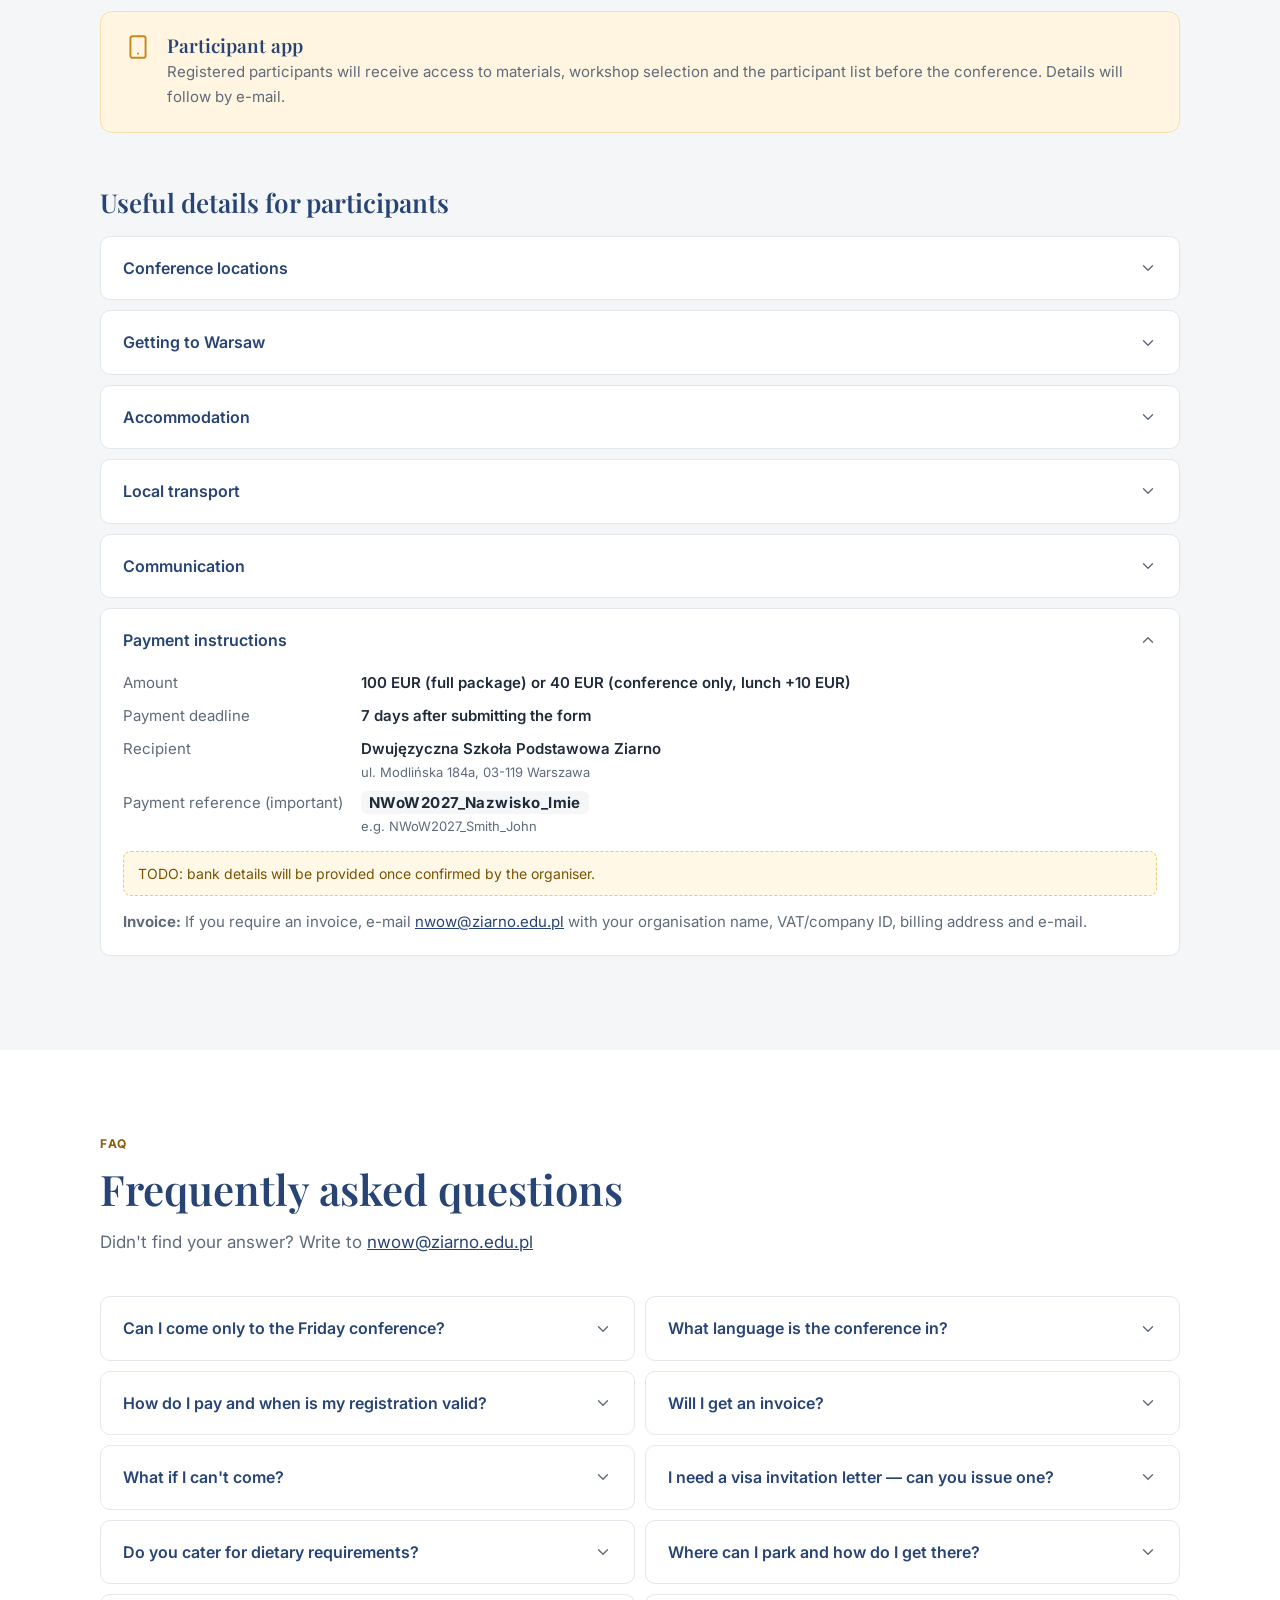
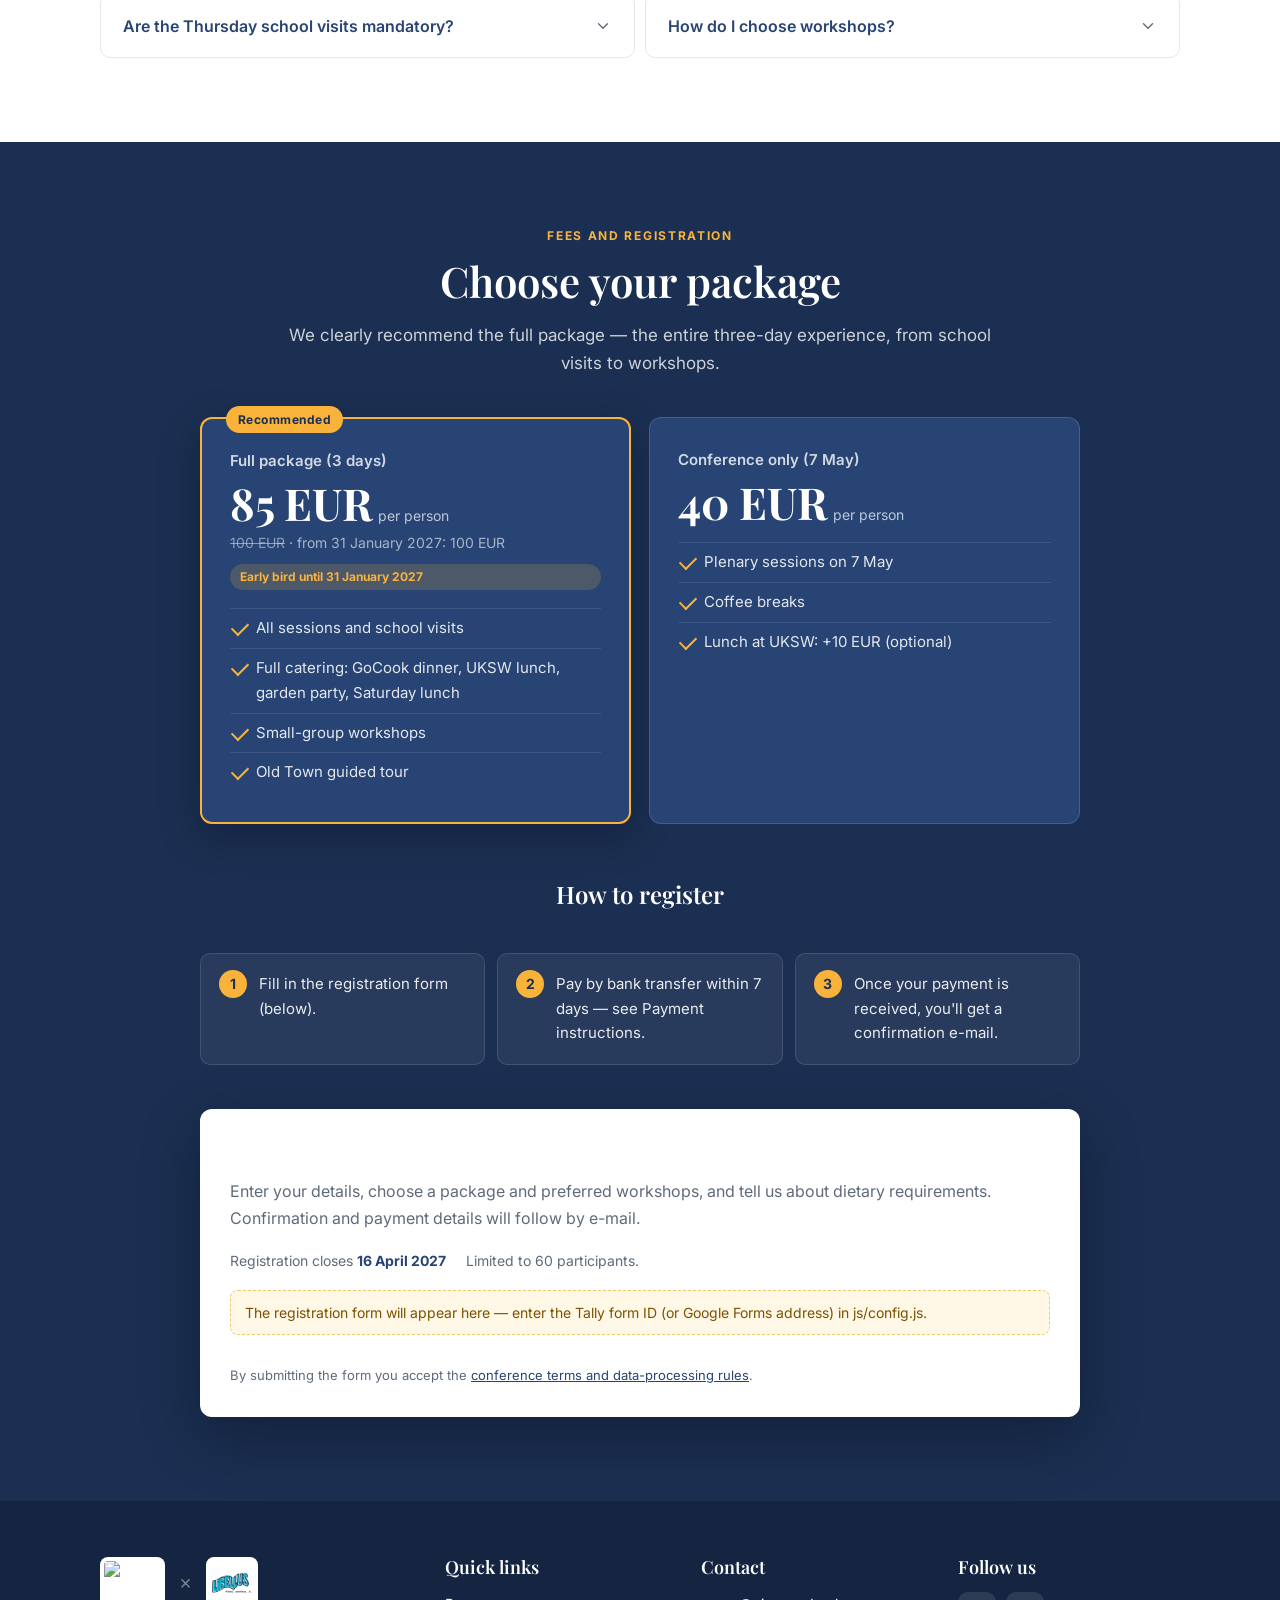
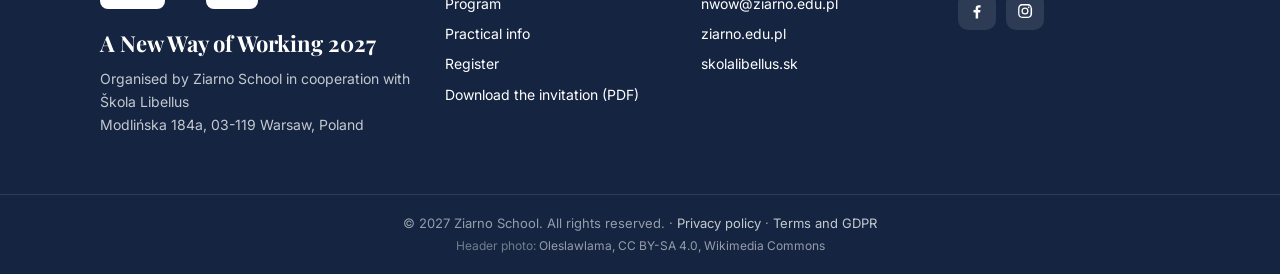
==== commit aeca95f5: "Tally + Stripe, regulamin/RODO, FAQ, .ics, OG, auto-język, Libellus jako partner - zapisy: Tally (fo" ====
--- a/index.html
+++ b/index.html
@@ -9,7 +9,10 @@
 <meta property="og:description" content="Zaufanie. Przynależność. Cel. Konferencja dla liderów edukacji spersonalizowanej.">
 <meta property="og:type" content="website">
 <meta property="og:url" content="https://conference.ziarno.edu.pl/">
-<meta property="og:image" content="https://conference.ziarno.edu.pl/images/og.jpg"><!-- TODO: images/og.jpg 1200×630 -->
+<meta property="og:image" content="https://conference.ziarno.edu.pl/images/og.jpg">
+<meta property="og:image:width" content="1200">
+<meta property="og:image:height" content="630">
+<meta name="twitter:card" content="summary_large_image">
 <link rel="icon" href="https://www.ziarno.edu.pl/wp-content/uploads/2023/04/logo-ziarno.png">
 <link rel="preconnect" href="https://fonts.googleapis.com">
 <link rel="preconnect" href="https://fonts.gstatic.com" crossorigin>
@@ -51,6 +54,7 @@
   <section class="section" id="speakers"><div class="wrap" id="speakers-content"></div></section>
   <section class="section alt" id="partners"><div class="wrap" id="partners-content"></div></section>
   <section class="section" id="practical-info"><div class="wrap" id="practical-content"></div></section>
+  <section class="section alt" id="faq"><div class="wrap" id="faq-content"></div></section>
   <section class="section dark" id="register"><div class="wrap" id="register-content"></div></section>
 </main>
 
--- a/css/style.css
+++ b/css/style.css
@@ -48,6 +48,8 @@
 .site-header .wrap{display:flex;align-items:center;justify-content:space-between;height:var(--nav-h);gap:16px}
 .brand{display:flex;align-items:center;gap:12px;text-decoration:none;color:var(--navy);min-width:0}
 .brand img{height:44px;width:auto}
+.brand .brand-x{color:#b0b8c4;font-size:18px}
+.brand img.lib{height:40px}
 .brand .brand-text{font-family:var(--serif);font-weight:700;font-size:17px;white-space:nowrap;color:var(--navy)}
 @media(max-width:480px){.brand .brand-text{display:none}}
 .nav-links{display:none;align-items:center;gap:22px}
@@ -249,6 +251,7 @@
 .site-footer h3{color:#fff;font-size:18px;margin-bottom:14px}
 .site-footer .f-brand{display:flex;align-items:center;gap:14px;margin-bottom:16px}
 .site-footer .f-brand img{height:52px;background:#fff;border-radius:8px;padding:4px}
+.site-footer .f-brand .brand-x{color:rgba(255,255,255,.4);font-size:20px}
 .site-footer .f-title{font-family:var(--serif);font-size:22px;color:#fff;font-weight:700;margin-bottom:6px}
 .site-footer a{color:#fff;text-decoration:none}
 .site-footer a:hover{color:var(--gold)}
@@ -283,3 +286,16 @@
 .hero-link a{color:rgba(255,255,255,.85);display:inline-flex;align-items:center;gap:6px;text-decoration:none;border-bottom:1px solid rgba(255,255,255,.35);padding-bottom:2px}
 .hero-link a:hover{color:var(--gold);border-color:var(--gold)}
 .hero-link .icon{width:15px;height:15px}
+
+/* ---------- Hero links, FAQ, early bird, terms ---------- */
+.hero-links{margin:22px 0 0;font-size:14px;display:flex;flex-wrap:wrap;gap:8px 22px}
+.hero-links a{color:rgba(255,255,255,.85);display:inline-flex;align-items:center;gap:6px;text-decoration:none;border-bottom:1px solid rgba(255,255,255,.35);padding-bottom:2px}
+.hero-links a:hover{color:var(--gold);border-color:var(--gold)}
+.hero-links .icon{width:15px;height:15px}
+.faq-grid{display:grid;gap:10px}
+@media(min-width:900px){.faq-grid{grid-template-columns:1fr 1fr;align-items:start}}
+.faq-grid .acc{margin:0}
+.pkg .was{font-size:14px;color:rgba(255,255,255,.6);margin:6px 0 0}
+.pkg .was s{opacity:.8}
+.pkg .eb{display:inline-block;background:rgba(249,179,59,.18);color:var(--gold);font-size:12px;font-weight:700;padding:3px 10px;border-radius:999px;margin-top:10px}
+.terms-note{font-size:13px;color:var(--muted);margin:14px 0 0}
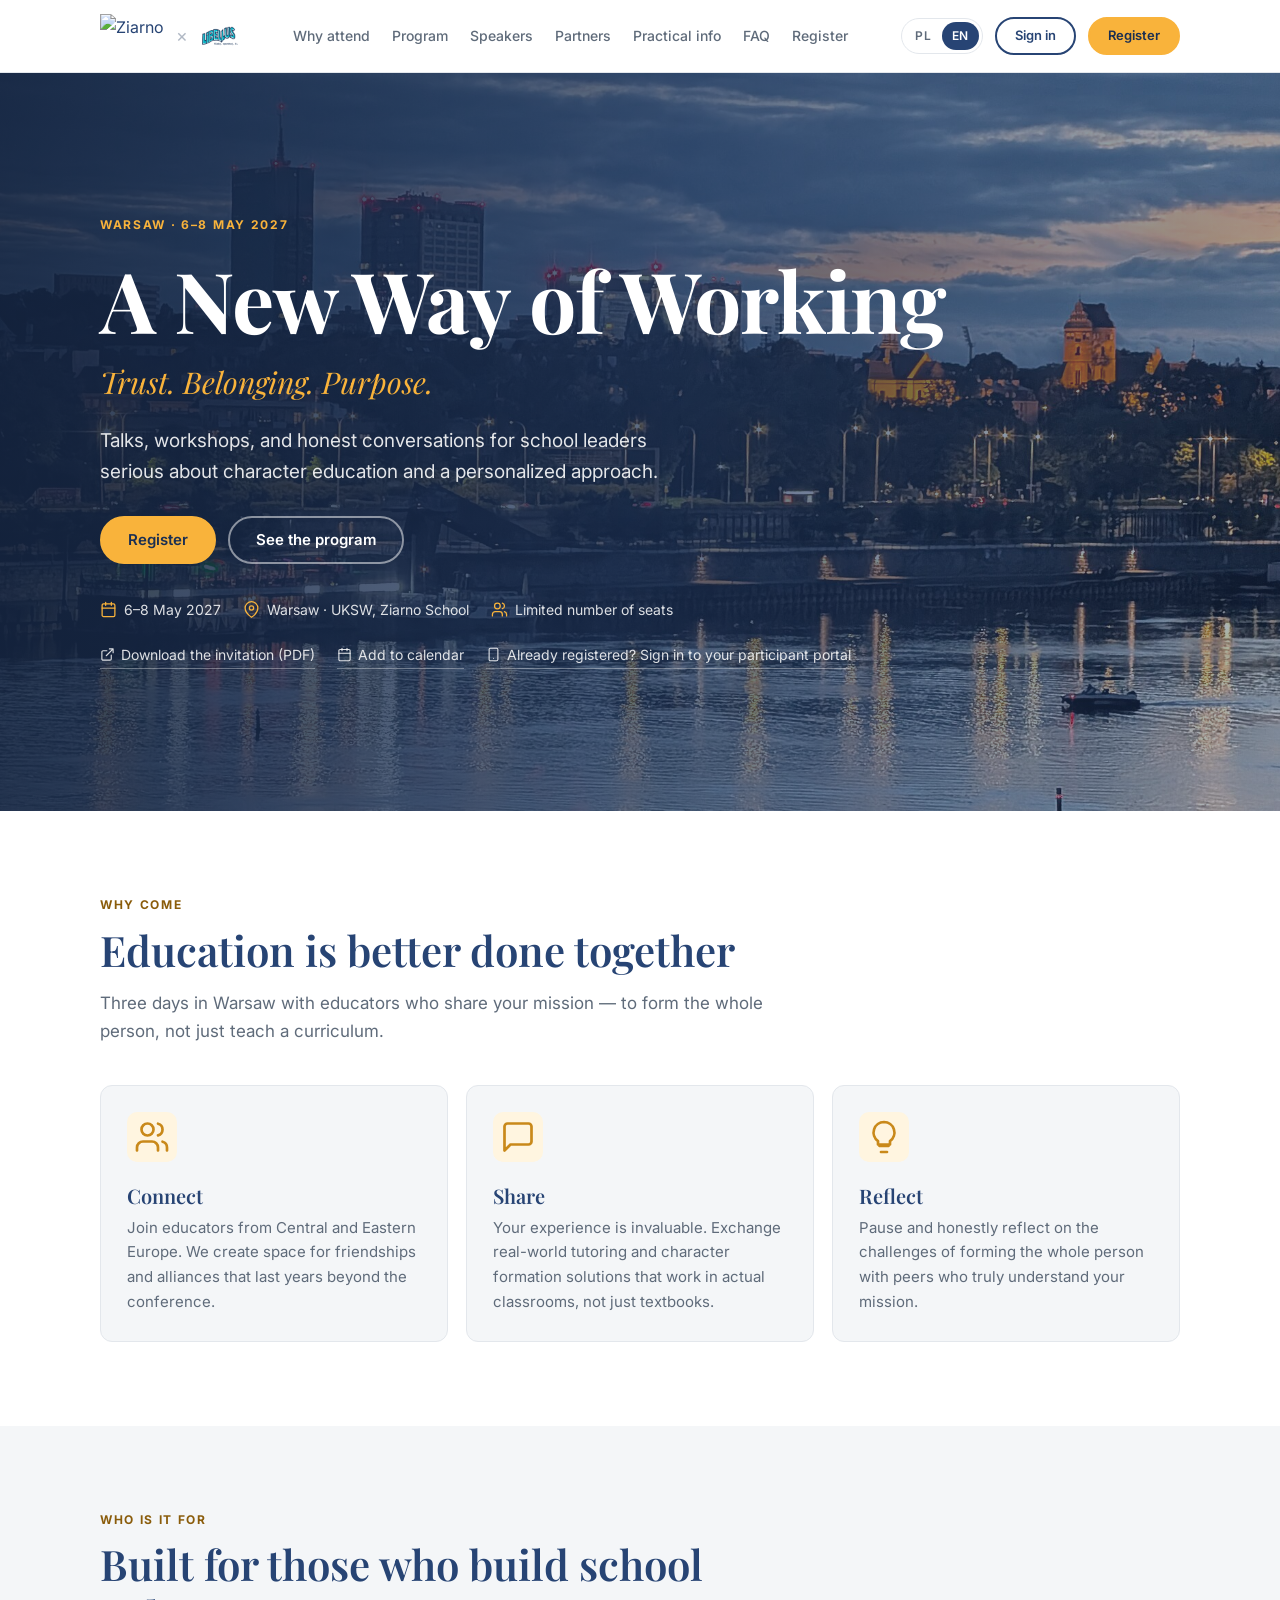
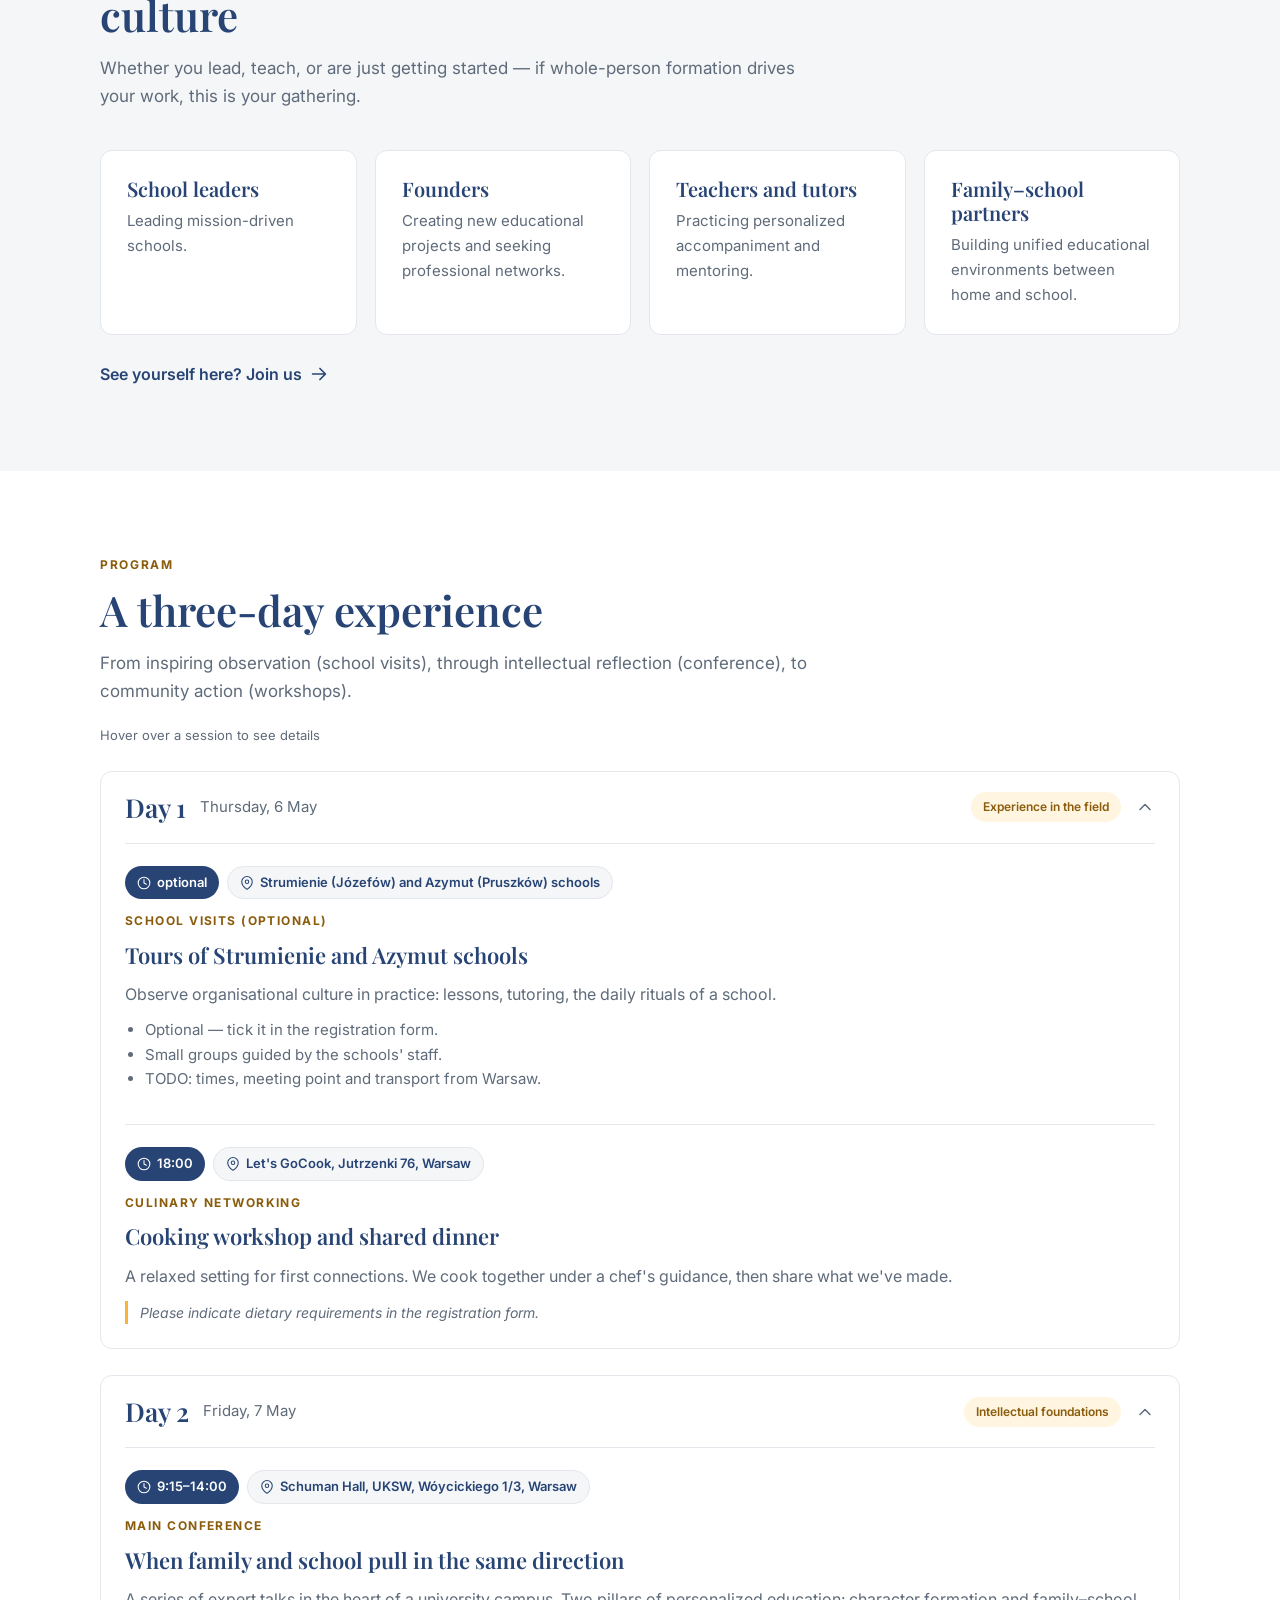
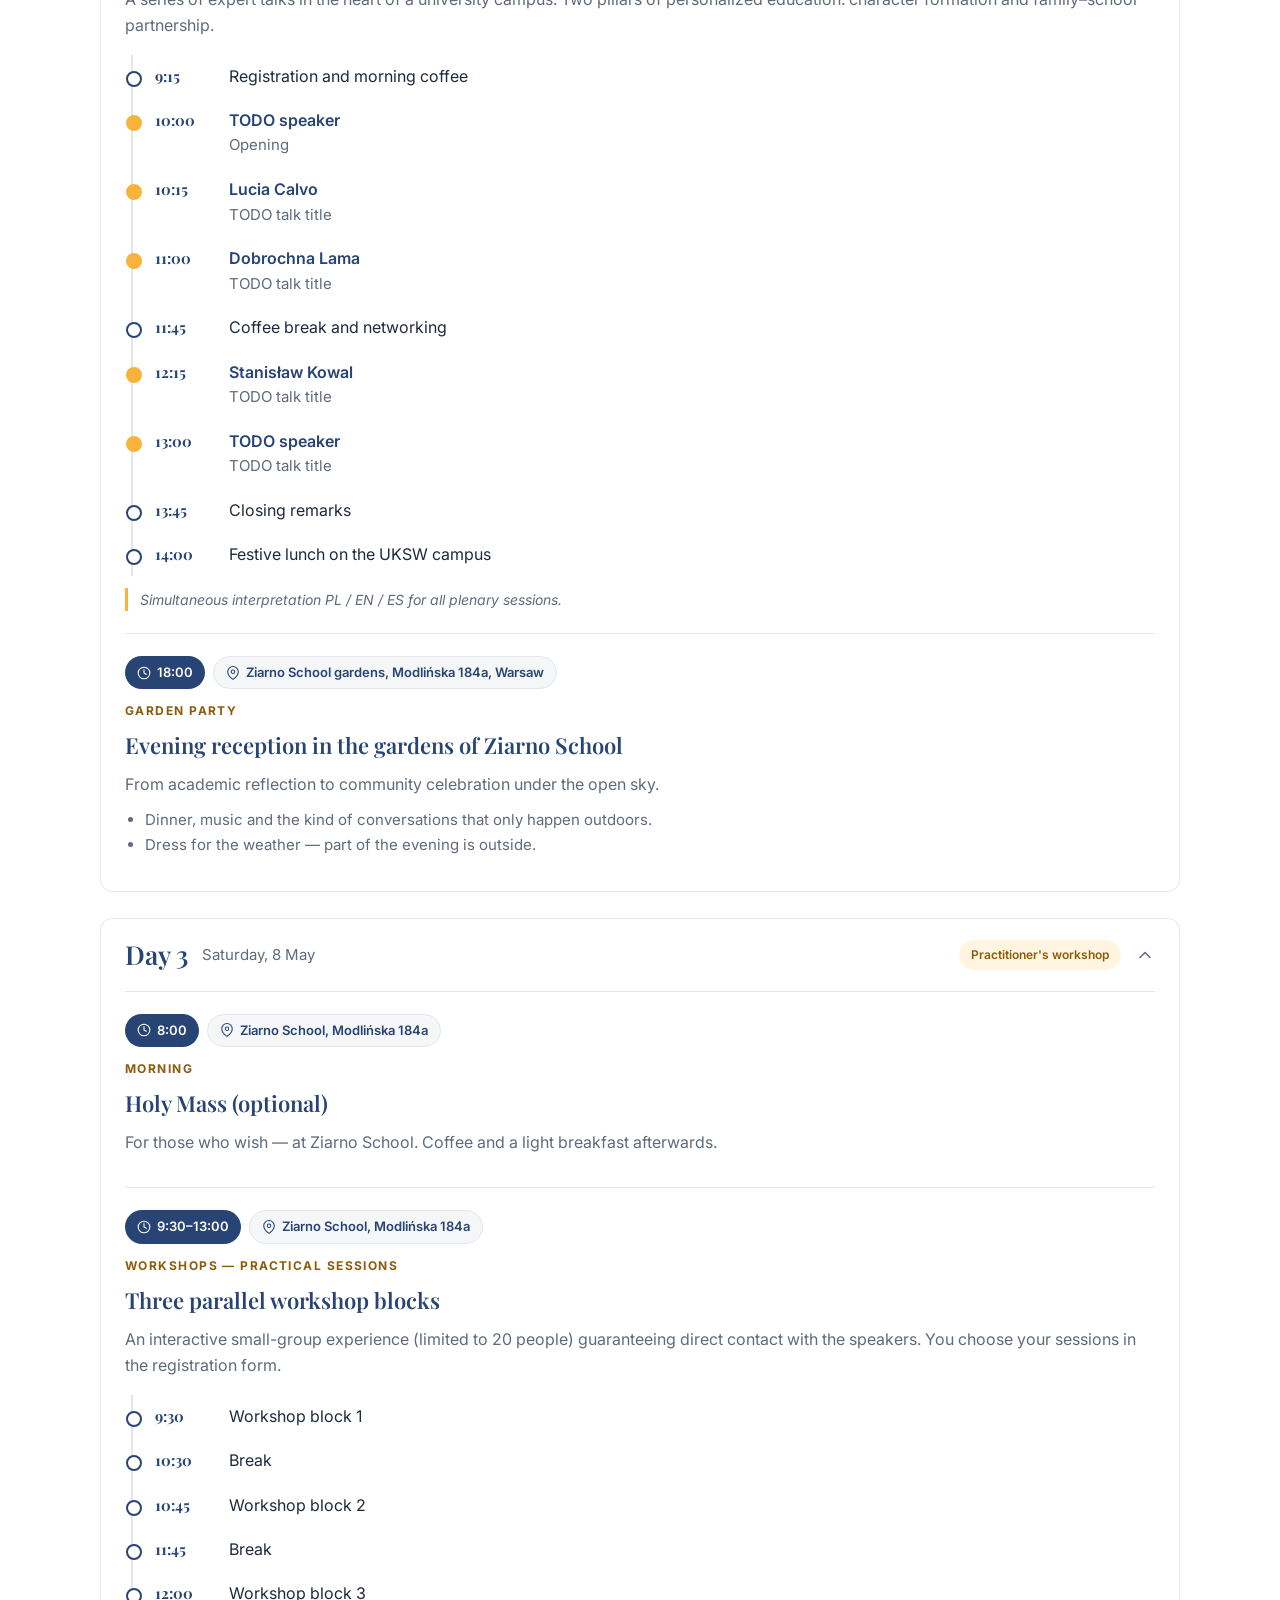
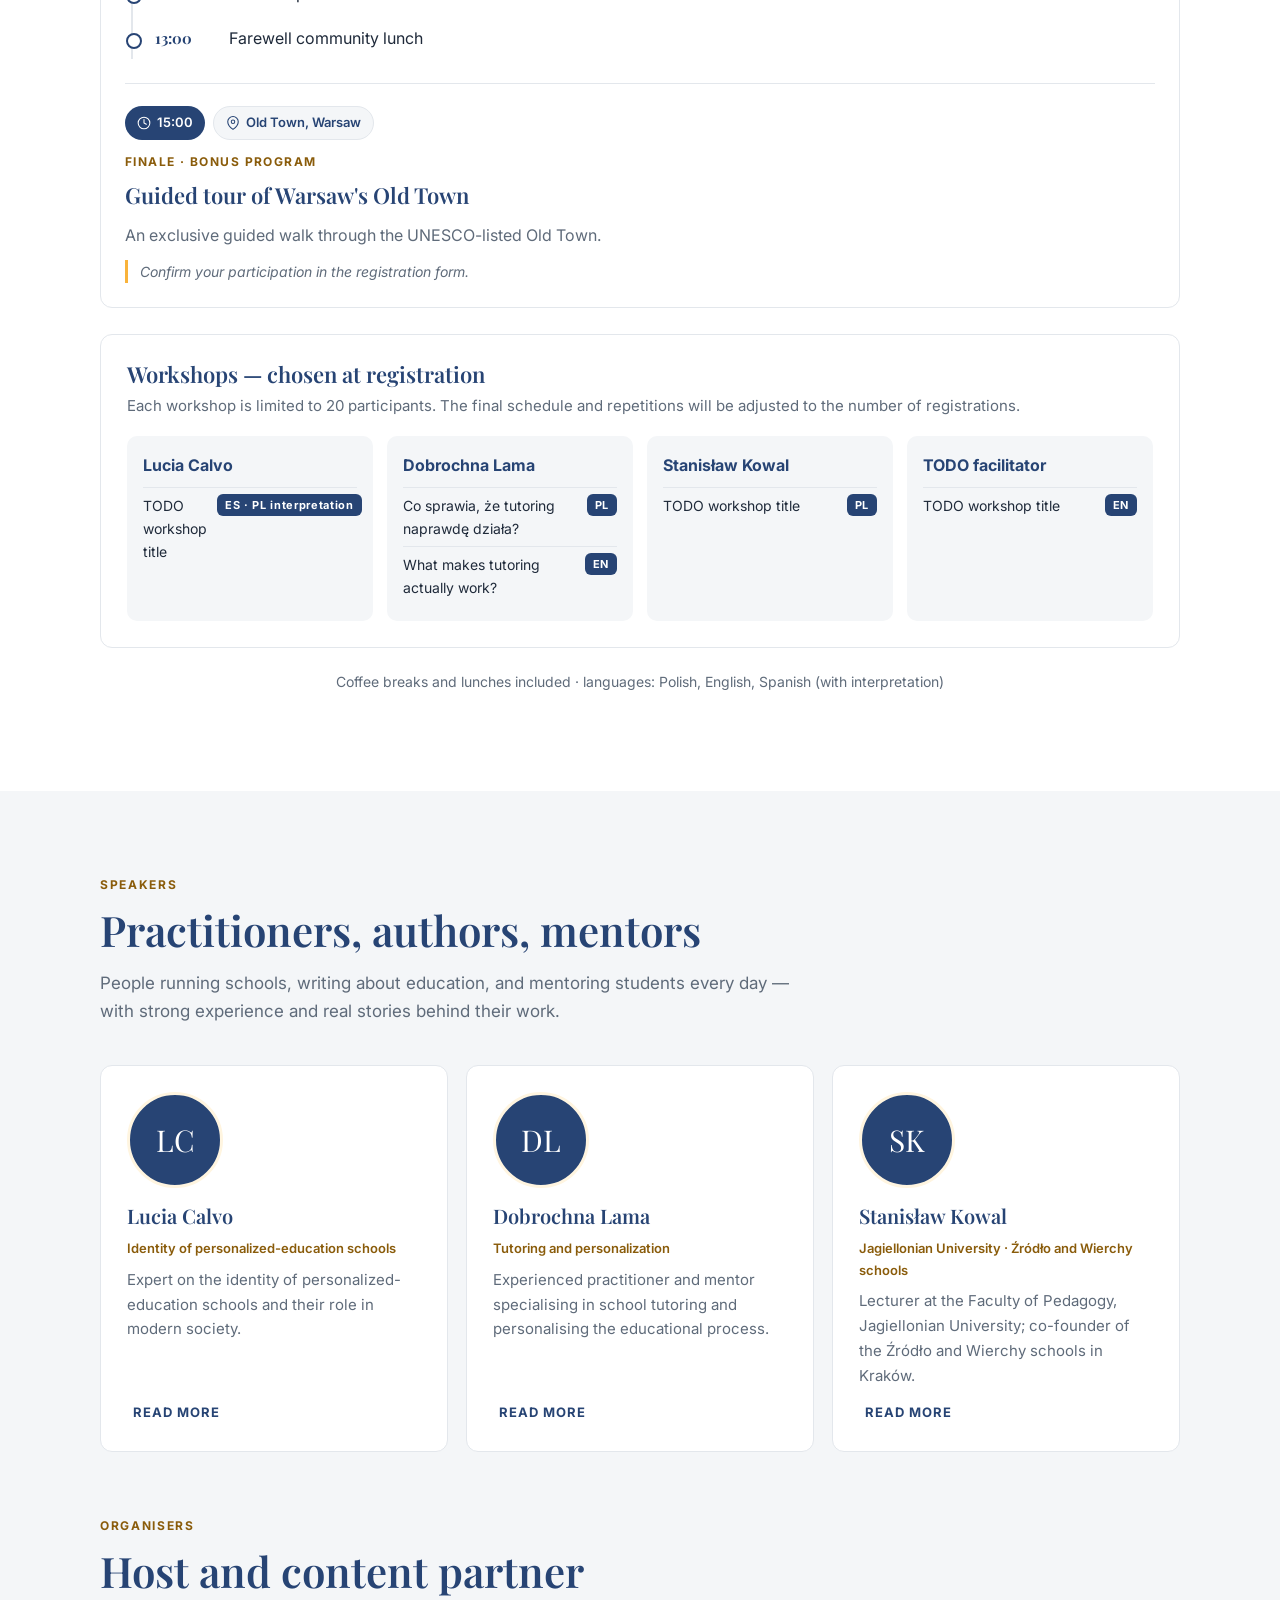
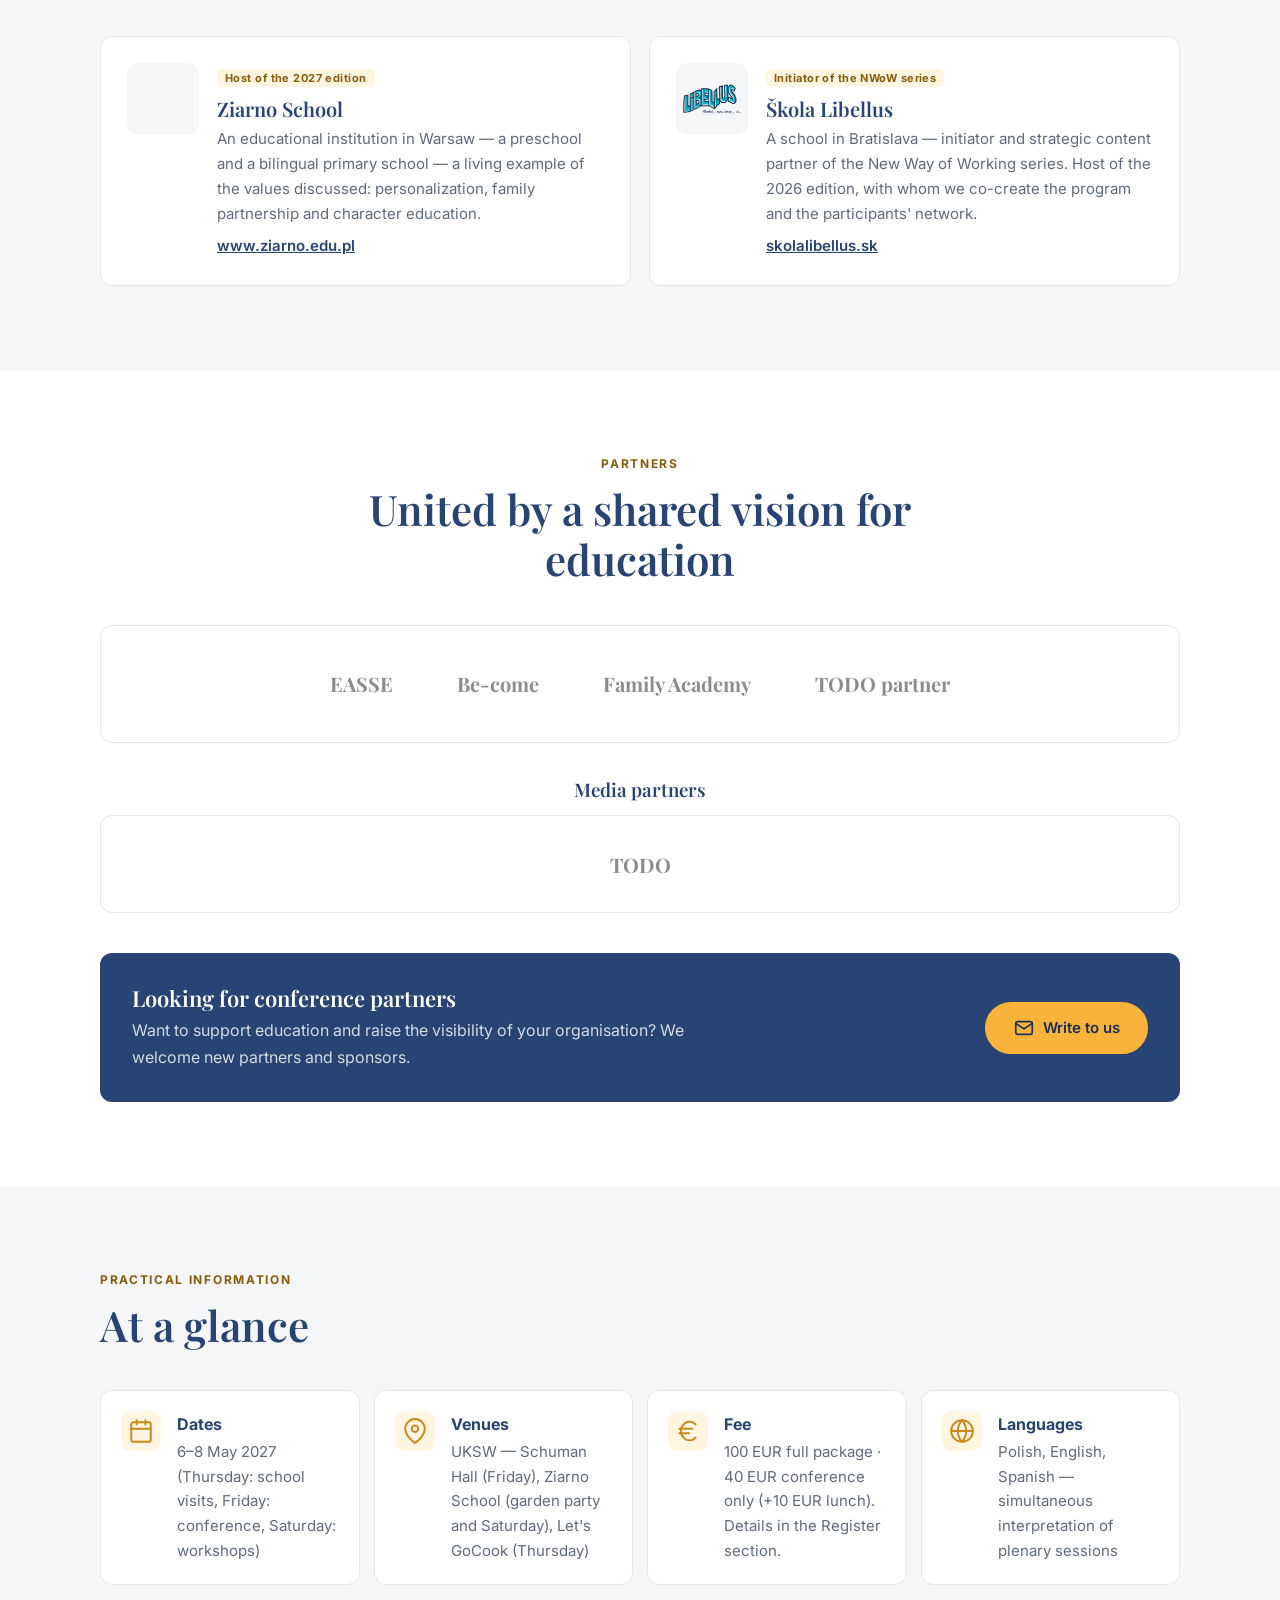
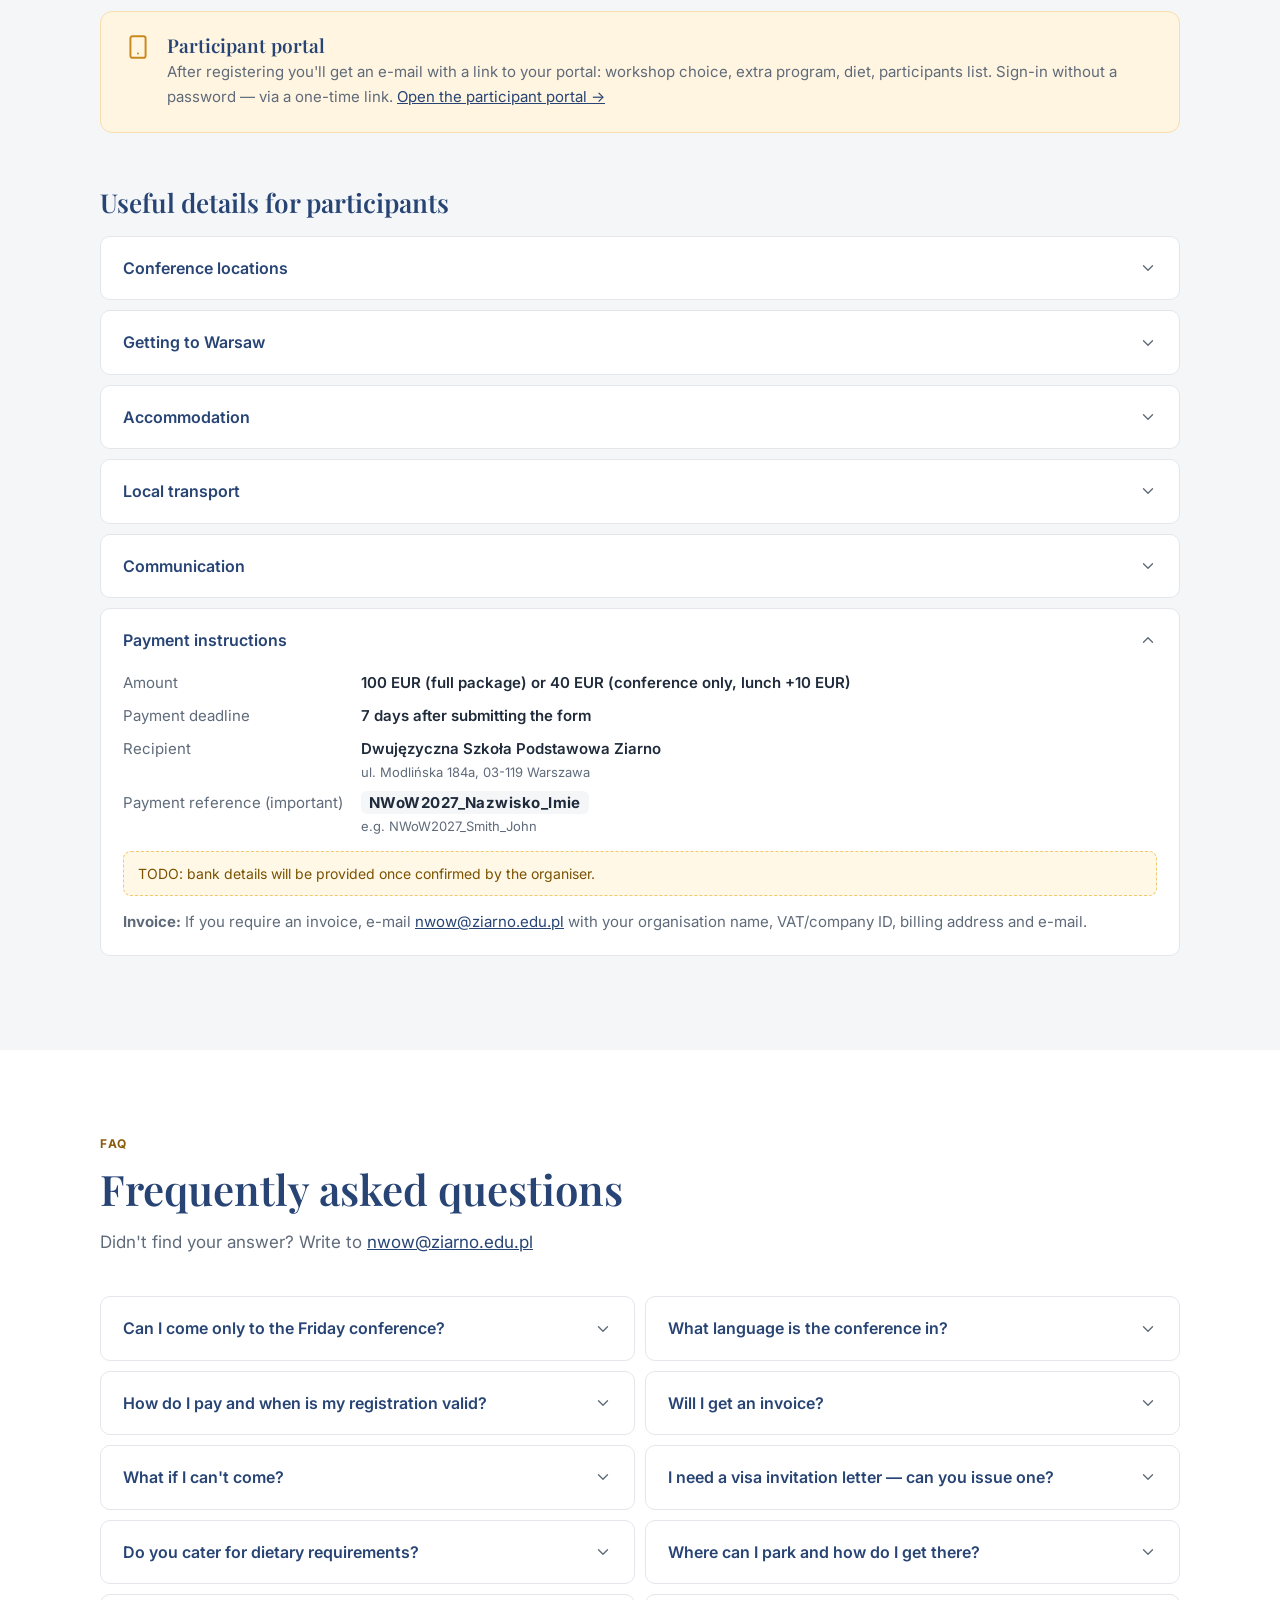
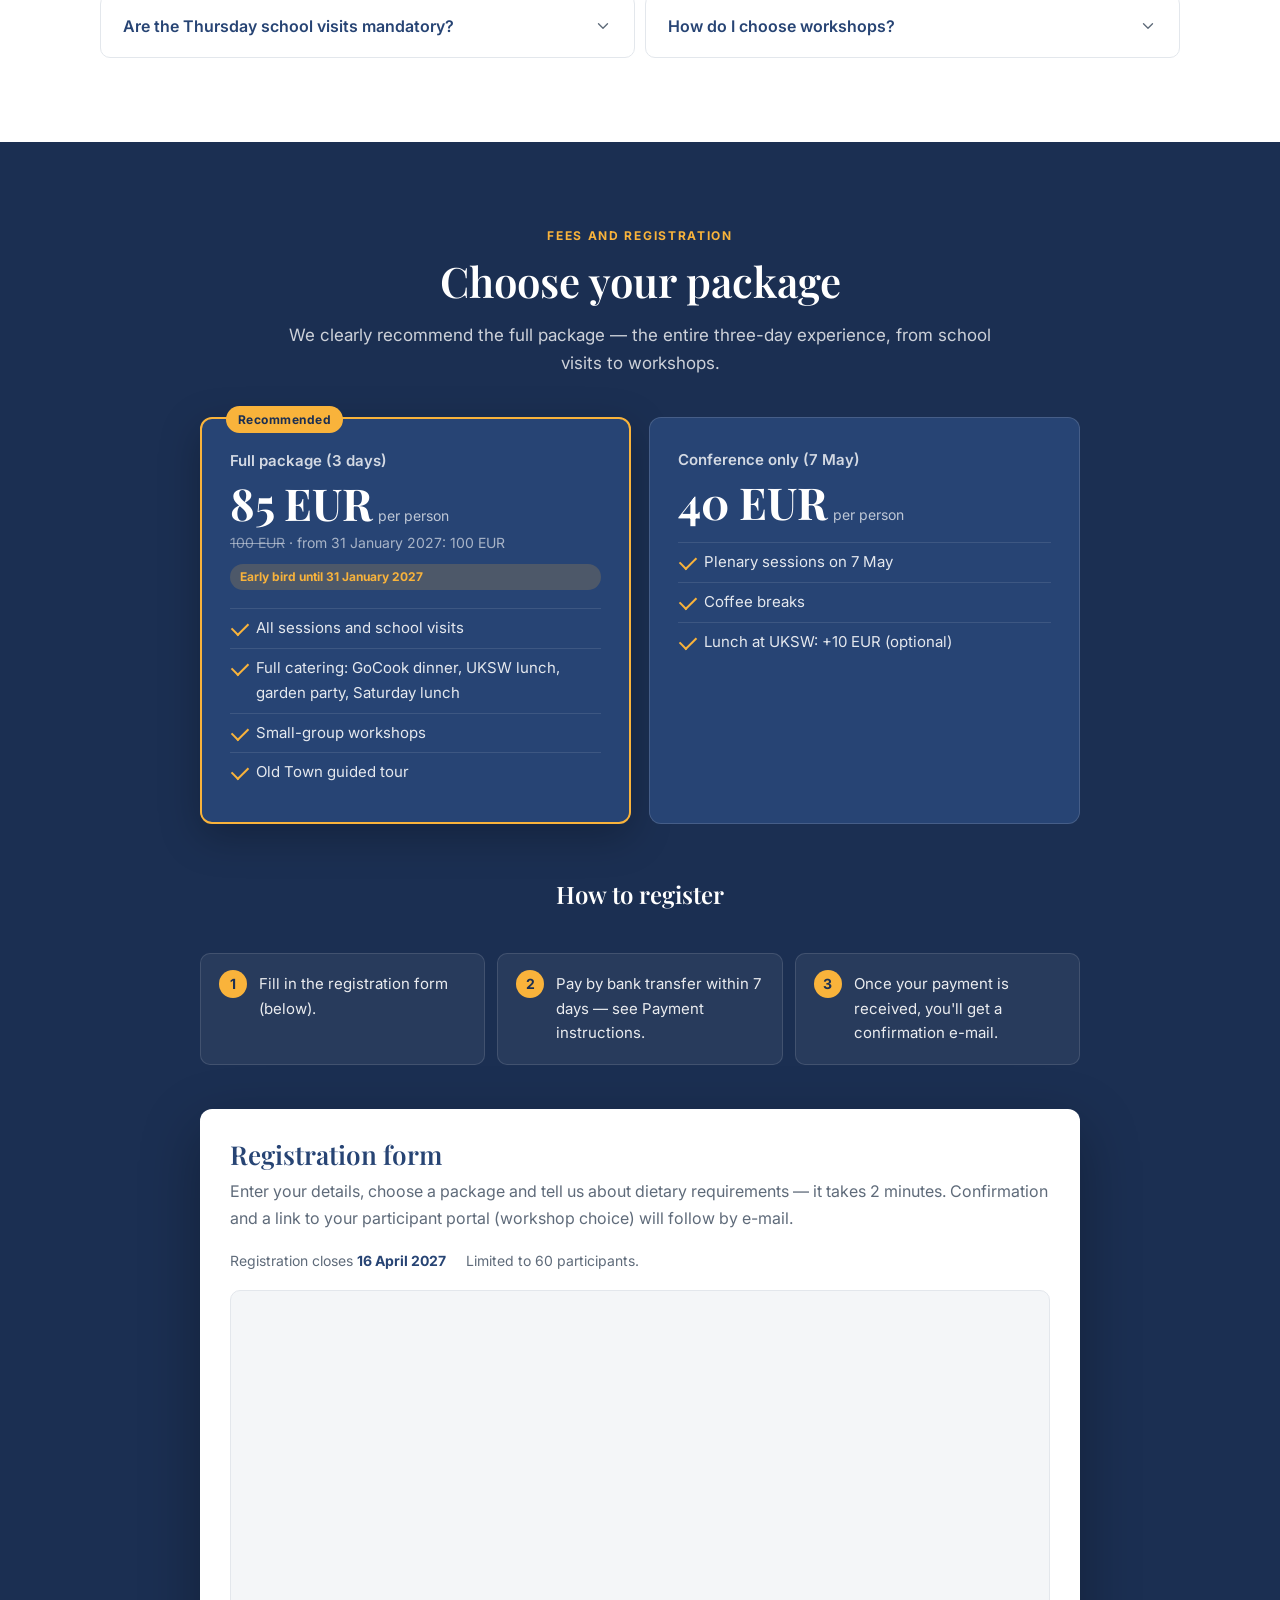
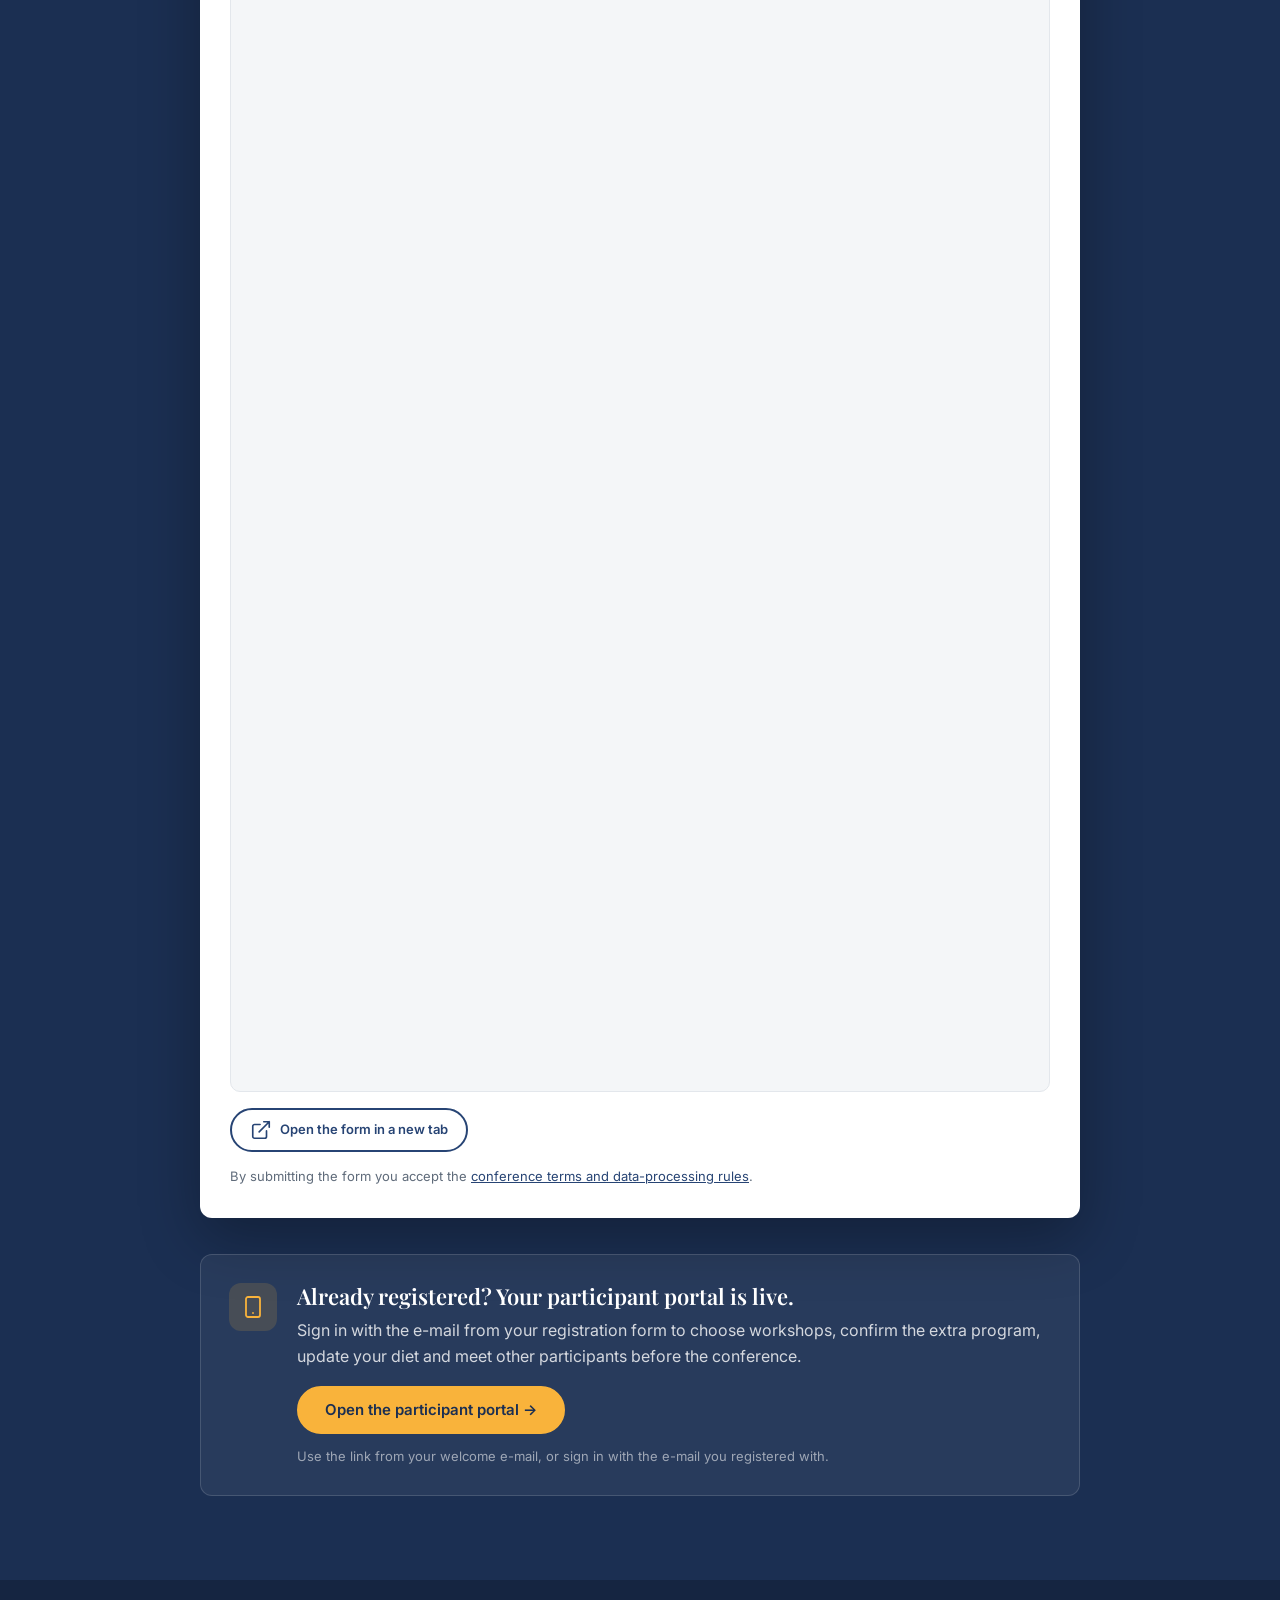
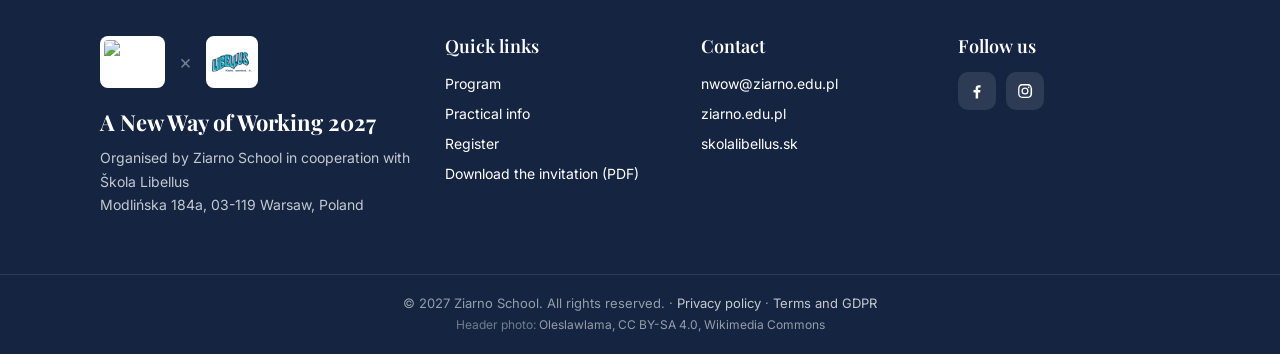
==== commit 63a33b8a: "Strona: przycisk „Zaloguj się” dla zapisanych (nagłówek, menu mobilne, hero); README: stan Resend i " ====
--- a/index.html
+++ b/index.html
@@ -33,6 +33,7 @@
         <button type="button" data-lang="pl" aria-pressed="true">PL</button>
         <button type="button" data-lang="en" aria-pressed="false">EN</button>
       </div>
+      <a class="btn btn-outline btn-sm nav-login" id="nav-login" href="moje/" hidden></a>
       <a class="btn btn-sm nav-cta" data-form-link href="#register"></a>
       <button class="burger" id="burger" type="button" aria-expanded="false" aria-controls="mobile-menu">
         <svg class="icon" viewBox="0 0 24 24"><path d="M4 7h16M4 12h16M4 17h16"/></svg>
--- a/css/style.css
+++ b/css/style.css
@@ -59,16 +59,17 @@
 .lang{display:inline-flex;border:1px solid var(--line);border-radius:999px;padding:3px;background:#fff}
 .lang button{border:0;background:transparent;font:inherit;font-size:12px;font-weight:600;letter-spacing:.06em;color:var(--muted);padding:4px 10px;border-radius:999px;cursor:pointer}
 .lang button[aria-pressed="true"]{background:var(--navy);color:#fff}
-.nav-cta{display:none}
+.nav-cta,.nav-login{display:none}
 .burger{width:42px;height:42px;border:1px solid var(--line);background:#fff;border-radius:10px;display:grid;place-items:center;cursor:pointer;color:var(--navy)}
 .mobile-menu{display:none;background:#fff;border-bottom:1px solid var(--line);padding:12px 20px 18px}
 .mobile-menu.open{display:block}
 .mobile-menu a{display:block;padding:10px 0;font-weight:500;text-decoration:none;color:var(--text);border-bottom:1px solid var(--line)}
-.mobile-menu .btn{margin-top:14px;justify-content:center;width:100%}
+.mobile-menu .btn{display:flex;margin-top:14px;padding:13px 26px;justify-content:center;width:100%;border-bottom:2px solid var(--gold)}
+.mobile-menu .btn.btn-outline{margin-top:10px;border-bottom-color:var(--navy)}
 .btn-sm{white-space:nowrap}
 @media(min-width:1180px){
   .nav-links{display:flex}
-  .nav-cta{display:inline-flex}
+  .nav-cta,.nav-login:not([hidden]){display:inline-flex}
   .burger,.mobile-menu{display:none!important}
 }
 
@@ -232,12 +233,26 @@
 .steps-title{text-align:center;font-size:24px;margin-top:56px}
 .register-box{max-width:880px;margin:44px auto 0;background:#fff;color:var(--text);border-radius:var(--radius);padding:30px;box-shadow:0 20px 60px rgba(0,0,0,.3)}
 .register-box h3{font-size:26px;margin-bottom:8px}
+/* białe pudełka w ciemnej sekcji: nagłówki granatowe, nie białe (.section.dark h3 jest bardziej szczegółowe) */
+.section.dark .register-box h3,.section.dark .thanks-box h3{color:var(--navy)}
 .register-box .lead{color:var(--muted);margin-bottom:18px}
 .register-meta{display:flex;flex-wrap:wrap;gap:8px 20px;font-size:14px;color:var(--muted);margin-bottom:18px}
 .register-meta strong{color:var(--navy)}
 .form-embed{border:1px solid var(--line);border-radius:10px;overflow:hidden;background:var(--bg)}
 .form-embed iframe{width:100%;height:1400px;border:0;display:block}
 .form-actions{display:flex;flex-wrap:wrap;gap:10px;margin-top:16px}
+.thanks-box{max-width:880px;margin:44px auto 0;background:#fff;color:var(--text);border-radius:var(--radius);padding:34px 30px;box-shadow:0 20px 60px rgba(0,0,0,.3);text-align:center}
+.thanks-box .tb-icon{width:64px;height:64px;border-radius:50%;background:var(--gold-soft);display:grid;place-items:center;margin:0 auto 16px}
+.thanks-box .tb-icon .icon{width:30px;height:30px;color:var(--gold-dark)}
+.thanks-box h3{font-size:28px;margin-bottom:10px;color:var(--navy)}
+.thanks-box .lead{color:var(--muted);max-width:620px;margin:0 auto 22px}
+.thanks-box ol{counter-reset:t;list-style:none;padding:0;margin:0 auto 24px;max-width:620px;text-align:left;display:grid;gap:10px}
+.thanks-box ol li{position:relative;padding:12px 14px 12px 52px;background:var(--bg);border-radius:10px;font-size:15px}
+.thanks-box ol li::before{counter-increment:t;content:counter(t);position:absolute;left:14px;top:11px;width:26px;height:26px;border-radius:50%;background:var(--gold);color:var(--navy-deep);font-weight:700;display:grid;place-items:center;font-size:13px}
+.thanks-box .form-actions{justify-content:center;margin-top:0}
+.thanks-box .tb-again{margin:18px 0 0;font-size:14px}
+.thanks-box .tb-again a{color:var(--muted)}
+@media(max-width:640px){.thanks-box{padding:24px 18px}}
 .closed-box{max-width:720px;margin:0 auto;text-align:center}
 .closed-box .badge{display:inline-block;background:rgba(255,255,255,.1);border:1px solid rgba(255,255,255,.3);color:#fff;font-size:12px;letter-spacing:.14em;text-transform:uppercase;padding:6px 14px;border-radius:999px;margin-bottom:22px}
 .closed-box h3{font-size:clamp(30px,4vw,44px);margin-bottom:14px}
@@ -299,3 +314,12 @@
 .pkg .was s{opacity:.8}
 .pkg .eb{display:inline-block;background:rgba(249,179,59,.18);color:var(--gold);font-size:12px;font-weight:700;padding:3px 10px;border-radius:999px;margin-top:10px}
 .terms-note{font-size:13px;color:var(--muted);margin:14px 0 0}
+
+/* ---------- Box "Jesteś już zapisany?" ---------- */
+.portal-box{max-width:880px;margin:36px auto 0;background:rgba(255,255,255,.06);border:1px solid rgba(255,255,255,.14);border-radius:var(--radius);padding:28px;display:flex;gap:20px;align-items:flex-start}
+.portal-box .pb-icon{flex:none;width:48px;height:48px;border-radius:12px;background:rgba(249,179,59,.15);display:grid;place-items:center}
+.portal-box .pb-icon .icon{color:var(--gold);width:24px;height:24px}
+.portal-box h3{color:#fff;font-size:22px;margin-bottom:8px}
+.portal-box p{color:rgba(255,255,255,.8);margin-bottom:16px}
+.portal-box .pb-hint{font-size:13px;color:rgba(255,255,255,.55);margin:12px 0 0}
+@media(max-width:640px){.portal-box{flex-direction:column;padding:22px}}
